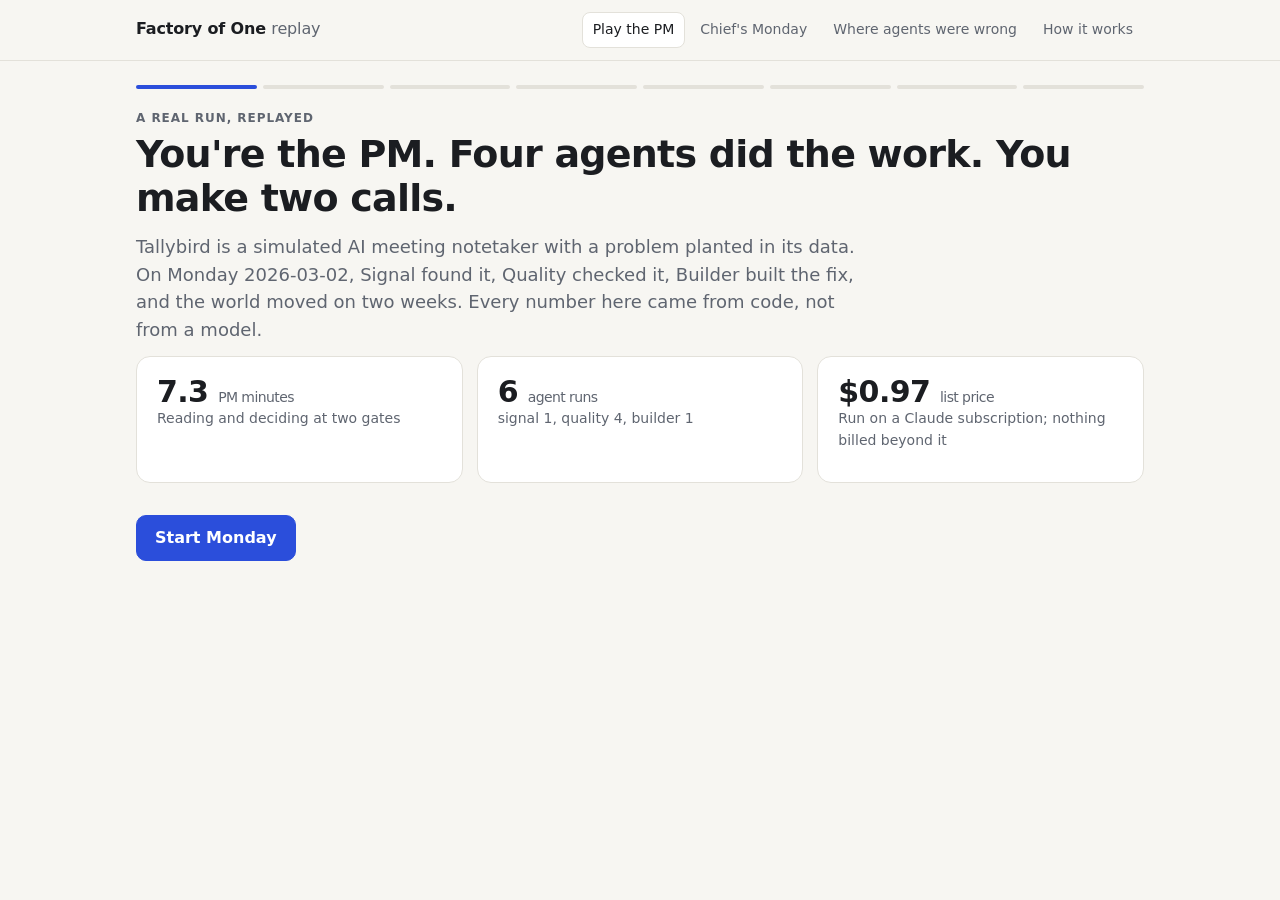
==== site/index.html @ 0f2af232 "feat: replay site (play the PM through a real live run) - factory.replay builds site/data from a loo" ====
<!doctype html>
<html lang="en">
<head>
<meta charset="utf-8">
<meta name="viewport" content="width=device-width, initial-scale=1">
<title>Factory of One: Replay</title>
<meta name="description" content="Play the PM through a real run: agents diagnose, build, and prove; you make the calls.">
<style>
:root {
  --paper: #F7F6F2; --card: #FFFFFF; --ink: #1B1D21; --muted: #5F6570; --rule: #E3E1DA; --soft: #EFEDE6;
  --accent: #2B4EDB; --accent-soft: #E6EBFD; --ms: #C2410C; --ms-soft: #FDEBDD; --goog: #2F6F4E; --ghost: #9AA0A8;
  --ok: #1F7A4D; --ok-soft: #E1F2E8; --warn: #9A5B00; --warn-soft: #FDF1DC; --bad: #B42318; --bad-soft: #FBE4E1;
  --mono: ui-monospace, "SF Mono", Consolas, monospace;
  --sans: system-ui, -apple-system, "Segoe UI", Roboto, sans-serif;
}
@media (prefers-color-scheme: dark) {
  :root:not([data-theme="light"]) {
    --paper: #121316; --card: #1B1D22; --ink: #ECEDEF; --muted: #A1A6AF; --rule: #2C2F36; --soft: #22252B;
    --accent: #8FA6FF; --accent-soft: #232B47; --ms: #FB923C; --ms-soft: #3A2616; --goog: #6BC49A; --ghost: #6B717A;
    --ok: #6BC49A; --ok-soft: #173024; --warn: #F2B35B; --warn-soft: #362914; --bad: #F2877D; --bad-soft: #3A1C1A;
  }
}
:root[data-theme="dark"] {
  --paper: #121316; --card: #1B1D22; --ink: #ECEDEF; --muted: #A1A6AF; --rule: #2C2F36; --soft: #22252B;
  --accent: #8FA6FF; --accent-soft: #232B47; --ms: #FB923C; --ms-soft: #3A2616; --goog: #6BC49A; --ghost: #6B717A;
  --ok: #6BC49A; --ok-soft: #173024; --warn: #F2B35B; --warn-soft: #362914; --bad: #F2877D; --bad-soft: #3A1C1A;
}
* { box-sizing: border-box; }
html, body { margin: 0; background: var(--paper); color: var(--ink); font: 16px/1.55 var(--sans); }
a { color: var(--accent); }
header.top { position: sticky; top: 0; z-index: 5; background: var(--paper); border-bottom: 1px solid var(--rule); }
.bar { max-width: 1040px; margin: 0 auto; padding: 12px 16px; display: flex; gap: 16px; align-items: center; flex-wrap: wrap; }
.brand { font-weight: 700; letter-spacing: -0.01em; }
.brand span { color: var(--muted); font-weight: 500; }
nav.tabs { display: flex; gap: 4px; flex-wrap: wrap; margin-left: auto; }
nav.tabs button { font: inherit; font-size: 14px; border: 1px solid transparent; background: none; color: var(--muted); padding: 6px 10px; border-radius: 8px; cursor: pointer; }
nav.tabs button[aria-selected="true"] { color: var(--ink); background: var(--card); border-color: var(--rule); }
main { max-width: 1040px; margin: 0 auto; padding: 24px 16px 96px; }
.progress { display: flex; gap: 6px; margin-bottom: 20px; }
.progress i { flex: 1; height: 4px; border-radius: 4px; background: var(--rule); }
.progress i.done { background: var(--accent); }
.eyebrow { font-size: 12px; font-weight: 700; letter-spacing: 0.08em; text-transform: uppercase; color: var(--muted); margin: 0 0 6px; }
h1 { font-size: clamp(26px, 4vw, 38px); line-height: 1.15; letter-spacing: -0.02em; margin: 0 0 12px; }
h2 { font-size: 20px; margin: 28px 0 10px; letter-spacing: -0.01em; }
h3 { font-size: 16px; margin: 0 0 6px; }
p { margin: 0 0 12px; }
.lede { font-size: 18px; color: var(--muted); max-width: 720px; }
.card { background: var(--card); border: 1px solid var(--rule); border-radius: 14px; padding: 18px 20px; margin: 0 0 14px; }
.grid { display: grid; gap: 14px; grid-template-columns: repeat(auto-fit, minmax(240px, 1fr)); }
.stat { font-size: 30px; font-weight: 700; letter-spacing: -0.02em; line-height: 1.1; }
.stat small { font-size: 14px; font-weight: 500; color: var(--muted); }
.muted { color: var(--muted); }
.small { font-size: 14px; }
.mono { font-family: var(--mono); font-size: 13px; }
.chip { display: inline-block; font-size: 12px; font-weight: 700; padding: 2px 8px; border-radius: 999px; background: var(--soft); color: var(--muted); vertical-align: middle; }
.chip.ok { background: var(--ok-soft); color: var(--ok); } .chip.warn { background: var(--warn-soft); color: var(--warn); }
.chip.bad { background: var(--bad-soft); color: var(--bad); } .chip.accent { background: var(--accent-soft); color: var(--accent); }
.who { display: flex; gap: 10px; align-items: baseline; flex-wrap: wrap; margin-bottom: 8px; }
.claim { border-left: 3px solid var(--rule); padding: 2px 0 2px 12px; margin: 0 0 14px; }
.claim.fact { border-color: var(--accent); } .claim.assumption { border-color: var(--warn); }
.evidence { font-size: 14px; color: var(--muted); margin-top: 4px; }
blockquote { margin: 6px 0; padding: 8px 12px; background: var(--soft); border-radius: 8px; font-size: 14px; }
.callout { border-radius: 12px; padding: 14px 16px; margin: 0 0 14px; background: var(--warn-soft); color: var(--ink); }
.callout.ok { background: var(--ok-soft); }
.actions { display: flex; gap: 10px; flex-wrap: wrap; margin-top: 18px; }
.btn { font: inherit; font-weight: 600; border-radius: 10px; padding: 10px 18px; border: 1px solid var(--rule); background: var(--card); color: var(--ink); cursor: pointer; }
.btn.primary { background: var(--accent); border-color: var(--accent); color: #fff; }
:root[data-theme="dark"] .btn.primary { color: #0E1220; }
@media (prefers-color-scheme: dark) { :root:not([data-theme="light"]) .btn.primary { color: #0E1220; } }
td.date { white-space: nowrap; }
.btn[aria-pressed="true"] { outline: 2px solid var(--accent); outline-offset: 1px; }
.field { margin: 14px 0; }
.field label { display: flex; justify-content: space-between; font-weight: 600; font-size: 14px; margin-bottom: 4px; gap: 12px; }
input[type=range] { width: 100%; accent-color: var(--accent); }
details { margin: 6px 0; } summary { cursor: pointer; font-weight: 600; font-size: 14px; }
.diff { font-family: var(--mono); font-size: 12.5px; line-height: 1.5; background: var(--soft); border-radius: 10px; padding: 10px 0; overflow-x: auto; }
.diff div { padding: 0 12px; white-space: pre; }
.diff .add { background: var(--ok-soft); color: var(--ok); } .diff .del { background: var(--bad-soft); color: var(--bad); }
.diff .hunk { color: var(--accent); } .diff .file { font-weight: 700; color: var(--ink); }
.subtabs { display: flex; gap: 6px; flex-wrap: wrap; margin: 0 0 12px; }
figure { margin: 0; }
figure img, iframe { width: 100%; border: 1px solid var(--rule); border-radius: 10px; background: #fff; display: block; }
.scaler { position: relative; width: 100%; aspect-ratio: 1280 / 800; overflow: hidden; border: 1px solid var(--rule); border-radius: 10px; }
.scaler iframe { position: absolute; top: 0; left: 0; width: 1280px; height: 800px; border: 0; border-radius: 0; transform-origin: 0 0; }
iframe.brief { height: 78vh; }
svg.chart { width: 100%; height: auto; display: block; }
svg.chart text { fill: var(--muted); font: 12px var(--sans); }
.legend { display: flex; gap: 16px; flex-wrap: wrap; font-size: 13px; color: var(--muted); margin-top: 6px; }
.legend b { display: inline-block; width: 18px; height: 3px; vertical-align: middle; margin-right: 6px; border-radius: 2px; }
table { width: 100%; border-collapse: collapse; font-size: 14px; }
th, td { text-align: left; padding: 8px 10px; border-bottom: 1px solid var(--rule); vertical-align: top; }
th { font-size: 12px; text-transform: uppercase; letter-spacing: 0.06em; color: var(--muted); }
.tablewrap { overflow-x: auto; }
.hidden { display: none !important; }
@media (max-width: 640px) { .card { padding: 14px; } .stat { font-size: 24px; } nav.tabs { margin-left: 0; } }
</style>
</head>
<body>
<header class="top">
  <div class="bar">
    <div class="brand">Factory of One <span>replay</span></div>
    <nav class="tabs" role="tablist">
      <button role="tab" data-tab="play" aria-selected="true">Play the PM</button>
      <button role="tab" data-tab="chief" aria-selected="false">Chief's Monday</button>
      <button role="tab" data-tab="wrong" aria-selected="false">Where agents were wrong</button>
      <button role="tab" data-tab="how" aria-selected="false">How it works</button>
    </nav>
  </div>
</header>
<main>
  <section id="play"></section>
  <section id="chief" class="hidden"></section>
  <section id="wrong" class="hidden"></section>
  <section id="how" class="hidden"></section>
</main>
<script src="data/run.js"></script>
<script>
const R = window.RUN;
const $ = (s, el = document) => el.querySelector(s);
const esc = s => String(s ?? "").replace(/[&<>"]/g, c => ({"&": "&amp;", "<": "&lt;", ">": "&gt;", '"': "&quot;"}[c]));
const pct = (v, d = 1) => v == null ? "n/a" : (v * 100).toFixed(d) + "%";
const usd = v => "$" + (v < 10 ? v.toFixed(2) : Math.round(v).toLocaleString("en-US"));
const seg = s => Object.entries(s || {}).map(([k, v]) => `${k} = ${[].concat(v).join(", ")}`).join("; ") || "everyone";
const verdictChip = v => `<span class="chip ${v === "SHIP" ? "ok" : v === "FIX" || v === "PROVE" ? "warn" : "bad"}">${esc(v)}</span>`;

// ---- State: what the visitor decided -----------------------------------------------------
const bet = R.bet.payload, verdict = R.verdict.payload, packet = R.packet.payload, card = R.card.payload;
const W = R.weeks, actionWeek = W.indexOf(R.today);
const S = { step: 0, approve: null, call: null, expected: bet.prediction.expected, confidence: bet.confidence };

// ---- Chart ------------------------------------------------------------------------------------
function chart({ series, upto = W.length, markers = [], height = 260 }) {
  const w = 900, h = height, L = 44, Rr = 16, T = 14, B = 30, y0 = 0.25, y1 = 0.45;
  const x = i => L + (i / (W.length - 1)) * (w - L - Rr);
  const y = v => T + (1 - (v - y0) / (y1 - y0)) * (h - T - B);
  const dayX = iso => { const d = (new Date(iso) - new Date(W[0])) / 864e5 / 7; return x(d); };
  let g = "";
  for (let v = 0.25; v <= 0.4501; v += 0.05) g += `<line x1="${L}" x2="${w - Rr}" y1="${y(v)}" y2="${y(v)}" stroke="var(--rule)"/><text x="${L - 8}" y="${y(v) + 4}" text-anchor="end">${Math.round(v * 100)}%</text>`;
  W.forEach((d, i) => { if (i % 2 === 0) g += `<text x="${x(i)}" y="${h - 8}" text-anchor="middle">${d.slice(5).replace("-", "/")}</text>`; });
  markers.forEach(m => { const X = dayX(m.date); g += `<line x1="${X}" x2="${X}" y1="${T}" y2="${h - B}" stroke="${m.color || "var(--muted)"}" stroke-dasharray="3 4"/><text x="${X + 6}" y="${T + 12}" style="fill:${m.color || "var(--muted)"}">${esc(m.label)}</text>`; });
  series.forEach(s => {
    const pts = s.values.map((v, i) => v == null || i >= (s.upto ?? upto) ? null : [x(i), y(v)]).filter(Boolean);
    if (!pts.length) return;
    g += `<polyline fill="none" stroke="${s.color}" stroke-width="${s.width || 2.5}" ${s.dash ? `stroke-dasharray="${s.dash}"` : ""} points="${pts.map(p => p.join(",")).join(" ")}"/>`;
    pts.forEach(p => g += `<circle cx="${p[0]}" cy="${p[1]}" r="3" fill="${s.color}"/>`);
  });
  const legend = series.map(s => `<span><b style="background:${s.color}"></b>${esc(s.name)}</span>`).join("");
  return `<svg class="chart" viewBox="0 0 ${w} ${h}" role="img" aria-label="Weekly 7-day activation">${g}</svg><div class="legend">${legend}</div>`;
}
const releaseMarker = { date: R.release.date, label: R.release.id + " ships" };
const actionMarker = { date: R.today, label: "rollback", color: "var(--accent)" };
const lastMature = R.series.with_action.all.findIndex((v, i) => i >= actionWeek - 1 && v == null);
const visibleOnMonday = actionWeek - 1; // the newest mature weekly cohort on Monday

// ---- Pieces ---------------------------------------------------------------------------------------
function review(entryId) {
  const r = R.reviews[entryId];
  if (!r) return `<p class="muted small">No review.</p>`;
  const checks = Object.entries(r.correctness).map(([k, v]) => `<span class="chip ${v === "pass" ? "ok" : v === "fail" ? "bad" : ""}">${esc(k)}: ${esc(v)}</span>`).join(" ");
  const findings = r.findings.map(f => `<div class="claim assumption"><strong>${esc(f.severity)}</strong>: ${esc(f.claim)}
     <div class="evidence">${esc(f.evidence)}</div><div class="evidence"><strong>Smallest fix:</strong> ${esc(f.smallest_action)}</div></div>`).join("");
  return `<div class="who"><h3>Quality ${verdictChip(r.verdict)}</h3><span class="small muted">Code checks first, then an Elon Mode review</span></div>
    <p>${checks}</p>${findings || `<p class="small muted">No findings.</p>`}`;
}
function claim(c) {
  const quotes = (c.evidence || []).filter(e => e.quote).map(e => `<blockquote>"${esc(e.quote)}" <span class="mono">${esc(e.ref)}</span></blockquote>`).join("");
  const values = (c.evidence || []).filter(e => !e.quote).map(e => `<span class="mono">${esc(e.ref)}</span> = ${esc(e.value)}`).join(" &middot; ");
  const ev = values + quotes;
  return `<div class="claim ${esc(c.class)}"><span class="chip">${esc(c.class)}</span> ${esc(c.text)}
    <div class="evidence">${ev}</div>${c.does_not_prove ? `<div class="evidence"><em>Does not prove:</em> ${esc(c.does_not_prove)}</div>` : ""}</div>`;
}
function diff(text) {
  return `<div class="diff">${text.split("\n").map(l => {
    const cls = l.startsWith("+++") || l.startsWith("---") ? "file" : l.startsWith("@@") ? "hunk" : l.startsWith("+") ? "add" : l.startsWith("-") ? "del" : "";
    return `<div class="${cls}">${esc(l) || " "}</div>`; }).join("")}</div>`;
}
function nav(backOk = true, nextLabel = "Next") {
  return `<div class="actions">${backOk && S.step > 0 ? `<button class="btn" data-go="-1">Back</button>` : ""}<button class="btn primary" data-go="1">${nextLabel}</button></div>`;
}

// ---- Steps ------------------------------------------------------------------------------------------
const steps = [
  () => `<p class="eyebrow">A real run, replayed</p>
    <h1>You're the PM. Four agents did the work. You make two calls.</h1>
    <p class="lede">Tallybird is a simulated AI meeting notetaker with a problem planted in its data. On Monday ${R.today}, Signal found it, Quality checked it, Builder built the fix, and the world moved on two weeks. Every number here came from code, not from a model.</p>
    <div class="grid">
      <div class="card"><div class="stat">${R.summary.pm_minutes} <small>PM minutes</small></div><p class="small muted">Reading and deciding at two gates</p></div>
      <div class="card"><div class="stat">${Object.values(R.agents).reduce((a, b) => a + b.runs, 0)} <small>agent runs</small></div><p class="small muted">${Object.entries(R.agents).map(([k, v]) => `${k} ${v.runs}`).join(", ")}</p></div>
      <div class="card"><div class="stat">${usd(Object.values(R.agents).reduce((a, b) => a + b.cost_usd, 0))} <small>list price</small></div><p class="small muted">Run on a Claude subscription; nothing billed beyond it</p></div>
    </div>${nav(false, "Start Monday")}`,

  () => `<p class="eyebrow">Monday ${R.today}, 8:30</p><h1>Activation dipped. Your VP wants to know why.</h1>
    ${R.messages.map(m => `<div class="card"><div class="who"><h3>${esc(m.from_role.replace("_", " "))}</h3><span class="small muted">${esc(m.subject)}</span></div><p>${esc(m.body)}</p></div>`).join("")}
    <div class="card"><h3>7-day activation, weekly signup cohorts</h3><p class="small muted">What the dashboard shows this morning: cohorts younger than 7 days are not counted yet.</p>
    ${chart({ series: [{ name: "All workspaces", values: R.series.with_action.all, color: "var(--ink)", upto: visibleOnMonday }] })}</div>
    <p class="muted">${esc(R.company)}</p>${nav()}`,

  () => `<p class="eyebrow">Signal, the analyst</p><h1>Activation fell for ${esc((v => v.charAt(0).toUpperCase() + v.slice(1))(seg(packet.diagnosis.segment).split(" = ")[1] || "one segment"))} calendar workspaces after ${esc(packet.diagnosis.release_id)}.</h1>
    <p class="lede">Signal's headline: "${esc(card.headline)}"</p>
    <div class="grid">
      <div class="card"><div class="stat">${pct(card.before.value)} &rarr; ${pct(card.after.value)}</div><p class="small muted">Activation, ${card.before.period.start} to ${card.before.period.end} vs ${card.after.period.start} to ${card.after.period.end}. p = ${card.change.p_value}</p></div>
      <div class="card"><div class="stat">${usd(packet.size.value)} <small>a week</small></div><p class="small muted">New ARR at risk. ${esc(packet.size.method)}</p></div>
      <div class="card"><div class="stat">${packet.diagnosis.voice_workspaces} <small>workspaces</small></div><p class="small muted">Filed tickets describing the mechanism</p></div>
    </div>
    <div class="card"><h3>Split by calendar provider</h3>
    ${chart({ series: [{ name: "Microsoft calendar", values: R.series.with_action.microsoft, color: "var(--ms)", upto: visibleOnMonday },
                       { name: "Google calendar", values: R.series.with_action.google, color: "var(--goog)", upto: visibleOnMonday }], markers: [releaseMarker] })}</div>
    <div class="card"><h3>Diagnosis</h3><p><strong>${esc(packet.diagnosis.metric)}</strong> fell for <strong>${esc(seg(packet.diagnosis.segment))}</strong> after <strong>${esc(packet.diagnosis.release_id)}</strong>. Mechanism: <strong>${esc(packet.diagnosis.mechanism_metric)}</strong>.</p>
      ${packet.cause.map(claim).join("")}
      <details><summary>Ruled out (${(packet.ruled_out || []).length})</summary>${(packet.ruled_out || []).map(claim).join("")}</details>
      <details><summary>Unknowns and what would change the call</summary><ul>${(packet.unknowns || []).map(u => `<li>${esc(u)}</li>`).join("")}</ul><p>${esc(packet.would_change_if)}</p></details>
    </div>
    <div class="card"><h3>Recommendation</h3><p>${esc(packet.recommendation)}</p><p class="small muted">Cheapest test: ${esc(packet.cheapest_test)}</p></div>${nav()}`,

  () => `<p class="eyebrow">Quality, the reviewer</p><h1>Before it reaches you, Quality checks the packet.</h1>
    <p class="lede">Code recomputes the card, replays every cited query, and matches every quote to its source. Then Quality tries to disprove the story.</p>
    <div class="card">${review(R.packet.id)}</div>
    ${R.reviews[R.packet.id]?.verdict !== "SHIP" ? `<div class="callout">In this run, the flag was about one number in a supporting claim, not the diagnosis. The PM approved anyway. Would you?</div>` : ""}${nav()}`,

  () => `<p class="eyebrow">Gate 1 of 2: decide</p><h1>Roll back ${esc(R.release.id)} for Microsoft calendar workspaces?</h1>
    <div class="card"><p>The action Signal recommends: <span class="mono">${esc(packet.recommended_action.name)}</span> ${esc(R.release.id)} for ${esc(seg(packet.recommended_action.params.segment))}. Everyone else keeps onboarding v2.</p>
      <div class="actions"><button class="btn" data-approve="yes" aria-pressed="${S.approve === "yes"}">Approve</button><button class="btn" data-approve="no" aria-pressed="${S.approve === "no"}">Decline</button></div></div>
    <div class="card ${S.approve === "yes" ? "" : "hidden"}" id="predict"><h3>Your bet</h3><p class="small muted">Predict Microsoft activation for the first cohort after the rollback. You are scored when the data matures, with a tolerance of ${pct(bet.prediction.tolerance)}.</p>
      <div class="field"><label>Predicted activation <span id="ev">${pct(S.expected)}</span></label><input type="range" id="expected" min="0.28" max="0.44" step="0.005" value="${S.expected}"></div>
      <div class="field"><label>Your confidence it lands within ${pct(bet.prediction.tolerance)} <span id="cv">${Math.round(S.confidence * 100)}%</span></label><input type="range" id="confidence" min="0.5" max="0.99" step="0.01" value="${S.confidence}"></div>
      <p class="small muted">The PM in this run predicted ${pct(bet.prediction.expected)} at ${Math.round(bet.confidence * 100)}% confidence. Baseline before the release: ${pct(R.series.with_action.microsoft.slice(0, 5).reduce((a, b) => a + b, 0) / 5)} across weeks 1 to 5.</p></div>
    <div class="actions"><button class="btn" data-go="-1">Back</button><button class="btn primary" data-go="1" ${S.approve ? "" : "disabled"}>${S.approve === "no" ? "Skip to two weeks later" : "Send to Builder"}</button></div>`,

  () => {
    const action = R.actions.find(a => a.payload.status === "proposed");
    const tabs = R.builds.map((b, i) => `<button class="btn" data-build="${i}" aria-pressed="${i === 0}">${{ mvp: "Code change", design: "Design", prototype: "Demo for the VP" }[b.kind] || b.kind} ${verdictChip(b.review?.verdict)}</button>`).join("");
    return `<p class="eyebrow">Builder, the engineer and designer</p><h1>Three builds for three readers, one approved action.</h1>
    <div class="card"><p>Proposed action, checked by code against what you approved: <span class="mono">${esc(action.payload.name)} ${esc(action.payload.params.release_id)} for ${esc(seg(action.payload.params.segment))}</span> <span class="chip ok">matches</span></p></div>
    <div class="subtabs">${tabs}</div><div id="buildview"></div>${nav()}`;
  },

  () => {
    const mine = S.approve === "yes" ? R.series.with_action.microsoft : R.series.no_action.microsoft;
    const other = S.approve === "yes" ? R.series.no_action.microsoft : R.series.with_action.microsoft;
    const outcome = mine[actionWeek];
    return `<p class="eyebrow">Two weeks later</p><h1>${S.approve === "yes" ? `Microsoft activation: ${pct(verdict.before)} &rarr; ${pct(verdict.after)}` : `You declined. Microsoft activation stayed at ${pct(outcome)}.`}</h1>
    <div class="card"><h3>Microsoft calendar workspaces, both worlds</h3><p class="small muted">The same simulated users and the same randomness. The only difference is the decision.</p>
    ${chart({ series: [{ name: S.approve === "yes" ? "Your world: rolled back" : "Your world: no action", values: mine, color: "var(--ms)" },
                       { name: S.approve === "yes" ? "Had you declined" : "Had you approved", values: other, color: "var(--ghost)", dash: "5 5", width: 2 },
                       { name: "Google calendar", values: R.series.with_action.google, color: "var(--goog)", width: 1.5 }], markers: [releaseMarker, actionMarker] })}</div>
    <div class="card"><h3>The verdict, computed by code</h3><p>${esc(verdict.method)}</p><p class="small muted">Does not prove: ${esc(verdict.does_not_prove)}</p></div>${nav(true, "See your score")}`;
  },

  () => {
    const approved = S.approve === "yes";
    const outcome = approved ? verdict.after : R.series.no_action.microsoft[actionWeek];
    const hit = approved && Math.abs(outcome - S.expected) <= bet.prediction.tolerance;
    const brier = approved ? Math.pow(S.confidence - (hit ? 1 : 0), 2) : null;
    const lost = packet.size.value * 2;
    const calls = [["ship", "Ship", "Keep the rollback and stop here"], ["iterate", "Iterate", "Keep the rollback; retest v2 behind a flag with a fallback"], ["kill", "Kill", "Undo the rollback"]];
    if (approved && !S.call) return `<p class="eyebrow">Gate 2 of 2: the call</p><h1>The rollback worked. What now?</h1>
      <div class="card">${calls.map(([k, l, d]) => `<p><button class="btn" data-call="${k}">${l}</button> <span class="muted small">${d}</span></p>`).join("")}</div>
      <div class="actions"><button class="btn" data-go="-1">Back</button></div>`;
    return `<p class="eyebrow">${approved ? "Gate 2 of 2: the call, and your score" : "Your score"}</p><h1>${approved ? (hit ? "Your prediction landed." : "The fix worked. Your prediction missed.") : "Declining cost two weeks."}</h1>
    ${approved ? `<div class="callout ${S.call === R.call.payload.decision ? "ok" : ""}">You chose <strong>${esc(S.call)}</strong>. The run's PM chose <strong>${esc(R.call.payload.decision)}</strong>: ${esc(R.call.payload.rationale)}</div>` : ""}
    <div class="grid">
      ${approved ? `<div class="card"><div class="stat">${brier.toFixed(2)} <small>your Brier score</small></div><p class="small muted">0 is perfect calibration. You said ${pct(S.expected)} at ${Math.round(S.confidence * 100)}%; the outcome was ${pct(outcome)}.</p></div>` :
        `<div class="card"><div class="stat">~${usd(lost)} <small>ARR at risk, 2 weeks</small></div><p class="small muted">Signal's weekly size, times the two weeks you waited.</p></div>`}
      <div class="card"><div class="stat">${R.summary.brier.toFixed(2)} <small>the run's PM</small></div><p class="small muted">Predicted ${pct(bet.prediction.expected)} at ${Math.round(bet.confidence * 100)}%, hit: ${R.summary.prediction_hit ? "yes" : "no"}</p></div>
    </div>
    <h2>What was planted</h2>
    <div class="card"><p><strong>Cause:</strong> ${esc(R.truth.cause.mechanism)}</p><p><strong>Release:</strong> ${esc(R.truth.cause.release)} &middot; <strong>Size:</strong> Microsoft activation ${pct(R.truth.cause.size.microsoft_activation_7d.before, 0)} &rarr; ${pct(R.truth.cause.size.microsoft_activation_7d.after, 0)}</p>
      <details><summary>Traps in the data (${R.truth.traps.length})</summary><ul>${R.truth.traps.map(t => `<li>${esc(t)}</li>`).join("")}</ul></details>
      <details><summary>What a correct analysis finds</summary><ul>${R.truth.findings.map(f => `<li><span class="mono">${esc(f.id)}</span> ${esc(f.finding)}</li>`).join("")}</ul></details></div>
    <div class="actions"><button class="btn" data-go="-1">Back</button><button class="btn" data-restart>Play again</button><button class="btn primary" data-tab-go="wrong">Where the agents were wrong</button></div>`;
  },
];

function renderBuild(i) {
  const b = R.builds[i], box = $("#buildview");
  document.querySelectorAll("[data-build]").forEach(el => el.setAttribute("aria-pressed", el.dataset.build == i));
  let body = "";
  if (b.kind === "mvp") {
    body = `<p>${esc(b.message)}</p><p class="small muted">Tests pass: ${b.checks.tests_passed ? "yes" : "no"}, rerun by code. The flag ships off. Hidden acceptance tests that Builder never saw decide the grade.</p><div id="diffbox" class="muted small">Loading the diff...</div>`;
    fetch(b.path).then(r => r.text()).then(t => $("#diffbox").outerHTML = diff(t)).catch(() => $("#diffbox").innerHTML = `<a href="${esc(b.path)}">Open the diff</a> (serve the folder over http to show it inline).`);
  } else if (b.kind === "design") {
    body = `<p class="small muted">What a blocked Microsoft user sees with the flag on. Built only from Tallybird's design system; code rejects inline styles and unknown classes.</p><figure><img src="${esc(b.path)}" alt="Design of the calendar step with an admin-approval banner and a Skip for now button"></figure>`;
  } else {
    body = `<p class="small muted">A one-screen page for the VP: one number, one ask. Label: ${esc(b.honesty)}. Code clicks every control; dead clicks: ${b.checks.dead_clicks ?? 0}.</p><div class="scaler"><iframe src="${esc(b.path)}" title="Builder's demo, shown at its real 1280 by 800 size, scaled to fit"></iframe></div>`;
  }
  box.innerHTML = `<div class="card">${body}</div><div class="card">${b.review ? review(R.builds[i].id) : ""}</div>`;
  fitDemo();
}
function fitDemo() {
  document.querySelectorAll(".scaler").forEach(el => { el.firstElementChild.style.transform = `scale(${el.clientWidth / 1280})`; });
}
window.addEventListener("resize", fitDemo);

function renderPlay() {
  const el = $("#play");
  el.innerHTML = `<div class="progress">${steps.map((_, i) => `<i class="${i <= S.step ? "done" : ""}"></i>`).join("")}</div>` + steps[S.step]();
  if (S.step === 5) renderBuild(0);
  window.scrollTo({ top: 0 });
}

// ---- Other tabs ------------------------------------------------------------------------------------
function renderChief() {
  const c = R.chief;
  $("#chief").innerHTML = c ? `<p class="eyebrow">Chief, the chief of staff</p><h1>The same Monday, from your inbox.</h1>
    <p class="lede">Chief read mail, chat, calendar, and meeting transcripts, and wrote this brief. It sends nothing except one note to your own channel. It scored 36 of 36 checks on this planted Monday, including never repeating a trap as the cause.</p>
    ${c.note ? `<div class="card"><h3>The note Chief posted to you</h3><p style="white-space:pre-line">${esc(c.note)}</p></div>` : ""}
    <iframe class="brief" src="${esc(c.brief)}" title="Chief's morning brief"></iframe>` : `<p>No Chief run in this replay.</p>`;
}
function renderWrong() {
  $("#wrong").innerHTML = `<p class="eyebrow">Every live run, including the bad ones</p><h1>Where the agents were wrong, and what changed.</h1>
    <p class="lede">A failure found in a live run becomes a fix and, where it can recur, a new eval case. Graders had bugs too; those are logged in the repo.</p>
    <div class="card tablewrap"><table><thead><tr><th>Date</th><th>Run</th><th>Result</th><th>What it found</th></tr></thead><tbody>
    ${R.live_runs.map(r => `<tr><td class="small date">${esc(r.date)}</td><td>${esc(r.run)}</td><td>${esc(r.result)}</td><td class="small">${esc(r.found).replace(/`([^`]+)`/g, "<code>$1</code>")}</td></tr>`).join("")}
    </tbody></table></div>`;
}
function renderHow() {
  const rows = [["Signal", "Finds what changed and why, with numbers and customer voice", "Every number, by replaying the query it cites"],
    ["Quality", "Reviews every artifact before you see it (Elon Mode)", "Numbers, quotes, fields, privacy; refuses SHIP when a check fails"],
    ["Builder", "Code change behind a flag, a design, a demo", "Reruns tests, checks scope, hidden acceptance tests"],
    ["Chief", "Your brief: triage, open loops, meeting prep, replies in your voice", "Sender weight, conflicts, free time, staleness"]];
  $("#how").innerHTML = `<p class="eyebrow">How it works</p><h1>Agents do the work. Code owns the facts. You own the calls.</h1>
    <div class="card tablewrap"><table><thead><tr><th>Agent</th><th>Does</th><th>Code checks</th></tr></thead><tbody>${rows.map(r => `<tr><td><strong>${r[0]}</strong></td><td>${r[1]}</td><td class="small">${r[2]}</td></tr>`).join("")}</tbody></table></div>
    <div class="grid">
      <div class="card"><h3>A simulated company</h3><p class="small">Tallybird's data comes from a seeded model with problems planted on purpose, so every answer can be graded. Change one decision and only the future changes.</p></div>
      <div class="card"><h3>Your tools, not ours</h3><p class="small">Agents name capabilities, like "search tickets". Each install maps them to real tools in one file: the sandbox, or your company's Slack, Zendesk, and Gmail.</p></div>
      <div class="card"><h3>Evals, not vibes</h3><p class="small">Every agent has tasks, graders, and answer keys. Live runs are regraded when a grader changes, and every failure is logged.</p></div>
    </div>
    <p><a href="https://github.com/Azmuirr/factory-of-one">Read the code and run it yourself</a></p>`;
}

// ---- Events -------------------------------------------------------------------------------------------
document.addEventListener("click", e => {
  const t = e.target.closest("button, [data-tab-go]");
  if (!t) return;
  if (t.dataset.tab || t.dataset.tabGo) {
    const tab = t.dataset.tab || t.dataset.tabGo;
    document.querySelectorAll("nav.tabs button").forEach(b => b.setAttribute("aria-selected", b.dataset.tab === tab));
    ["play", "chief", "wrong", "how"].forEach(id => $("#" + id).classList.toggle("hidden", id !== tab));
    window.scrollTo({ top: 0 });
  } else if (t.dataset.go) {
    let next = S.step + Number(t.dataset.go);
    if (S.step === 4 && t.dataset.go === "1" && S.approve === "no") next = 6; // declined: nothing gets built
    if (S.step === 6 && t.dataset.go === "-1" && S.approve === "no") next = 4;
    S.step = Math.max(0, Math.min(steps.length - 1, next)); renderPlay();
  } else if (t.dataset.call) {
    S.call = t.dataset.call; renderPlay();
  } else if (t.dataset.approve) {
    S.approve = t.dataset.approve; renderPlay();
  } else if (t.dataset.build) {
    renderBuild(Number(t.dataset.build));
  } else if ("restart" in t.dataset) {
    Object.assign(S, { step: 0, approve: null, call: null, expected: bet.prediction.expected, confidence: bet.confidence }); renderPlay();
  }
});
document.addEventListener("input", e => {
  if (e.target.id === "expected") { S.expected = Number(e.target.value); $("#ev").textContent = pct(S.expected); }
  if (e.target.id === "confidence") { S.confidence = Number(e.target.value); $("#cv").textContent = Math.round(S.confidence * 100) + "%"; }
});
renderPlay(); renderChief(); renderWrong(); renderHow();
</script>
</body>
</html>
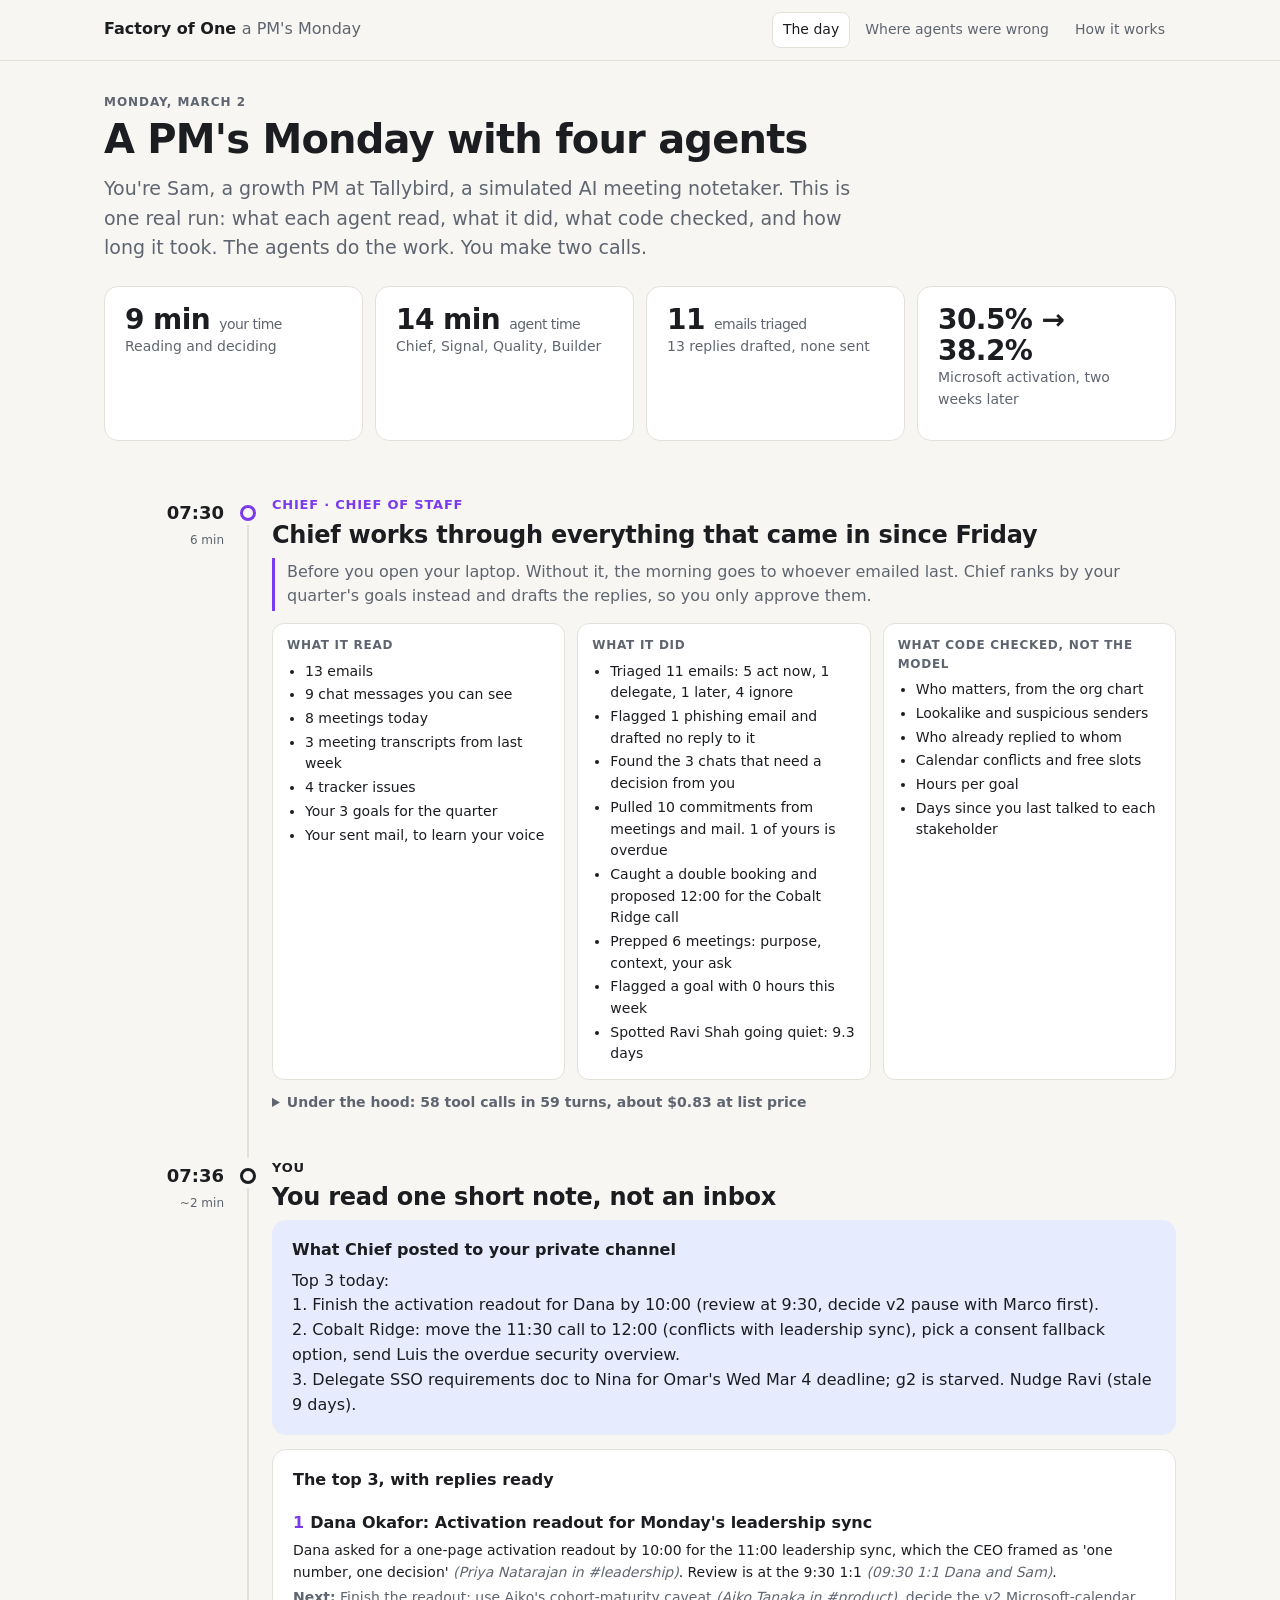
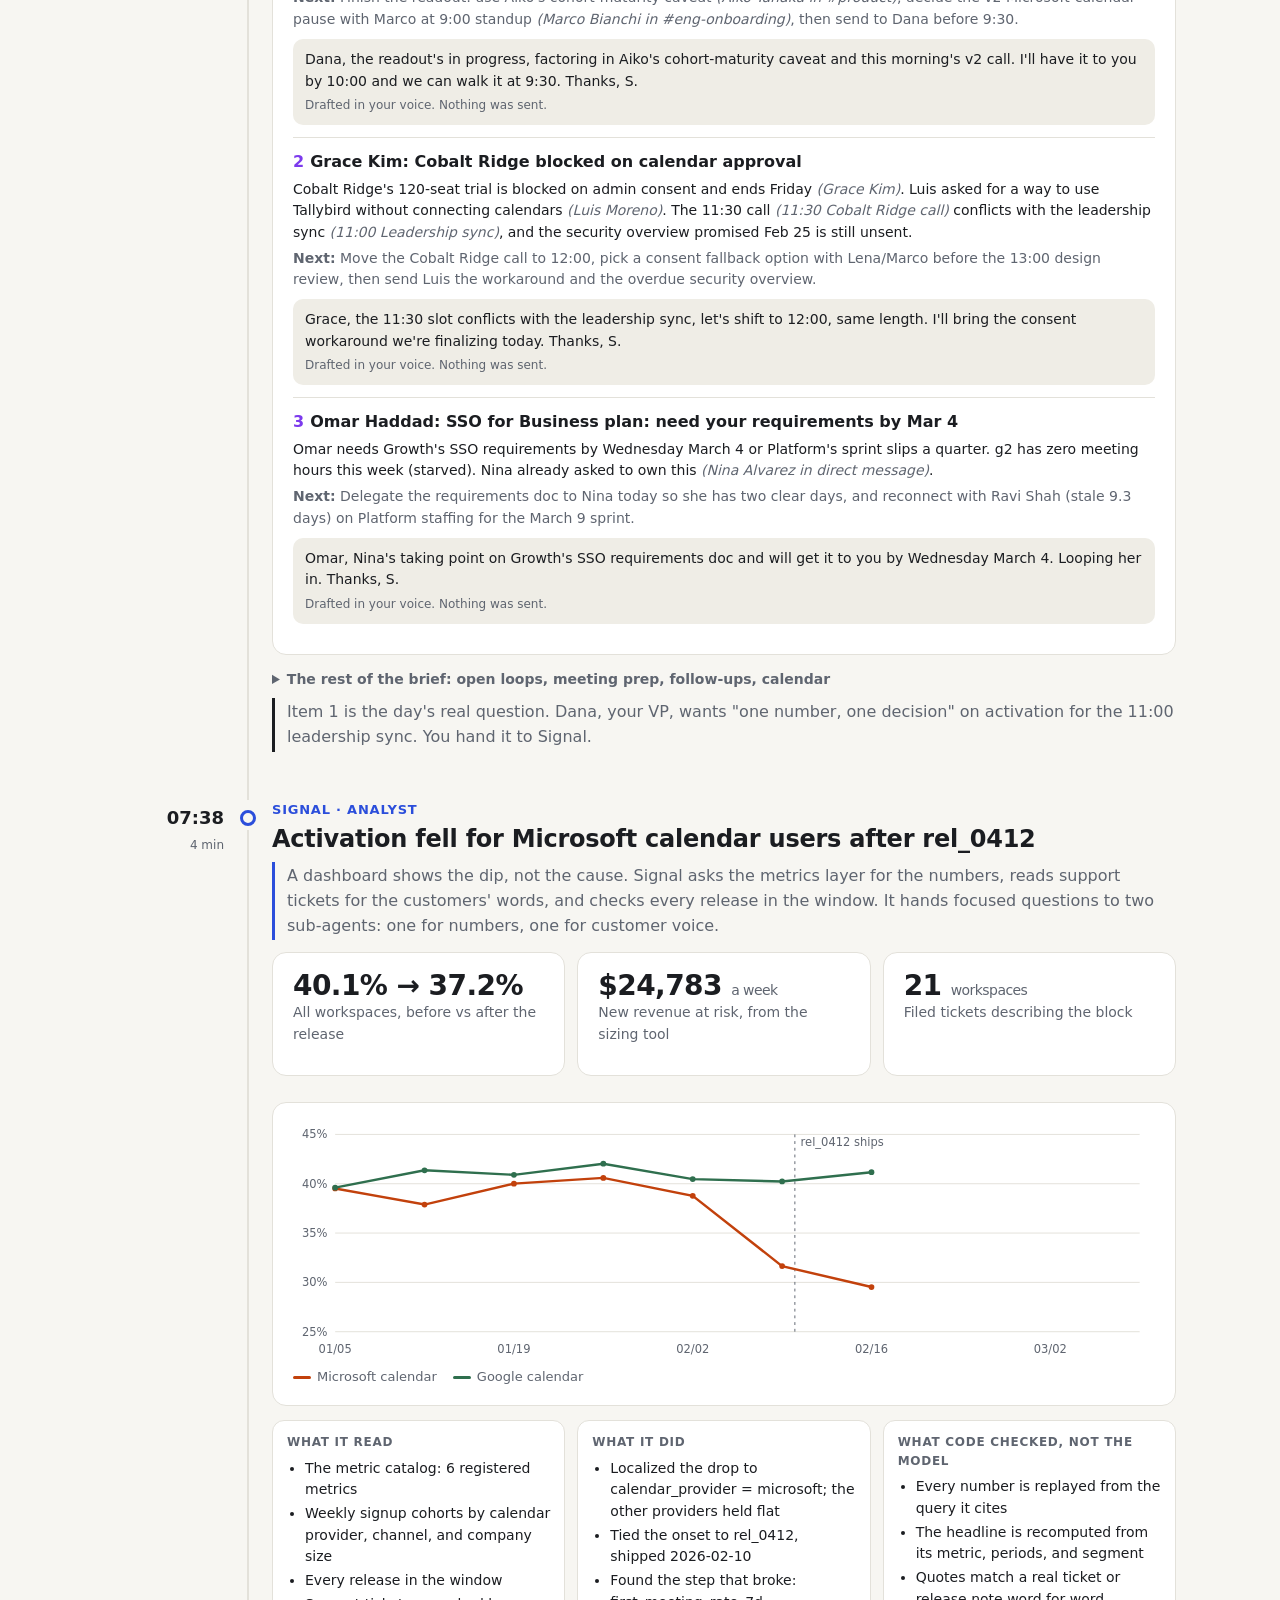
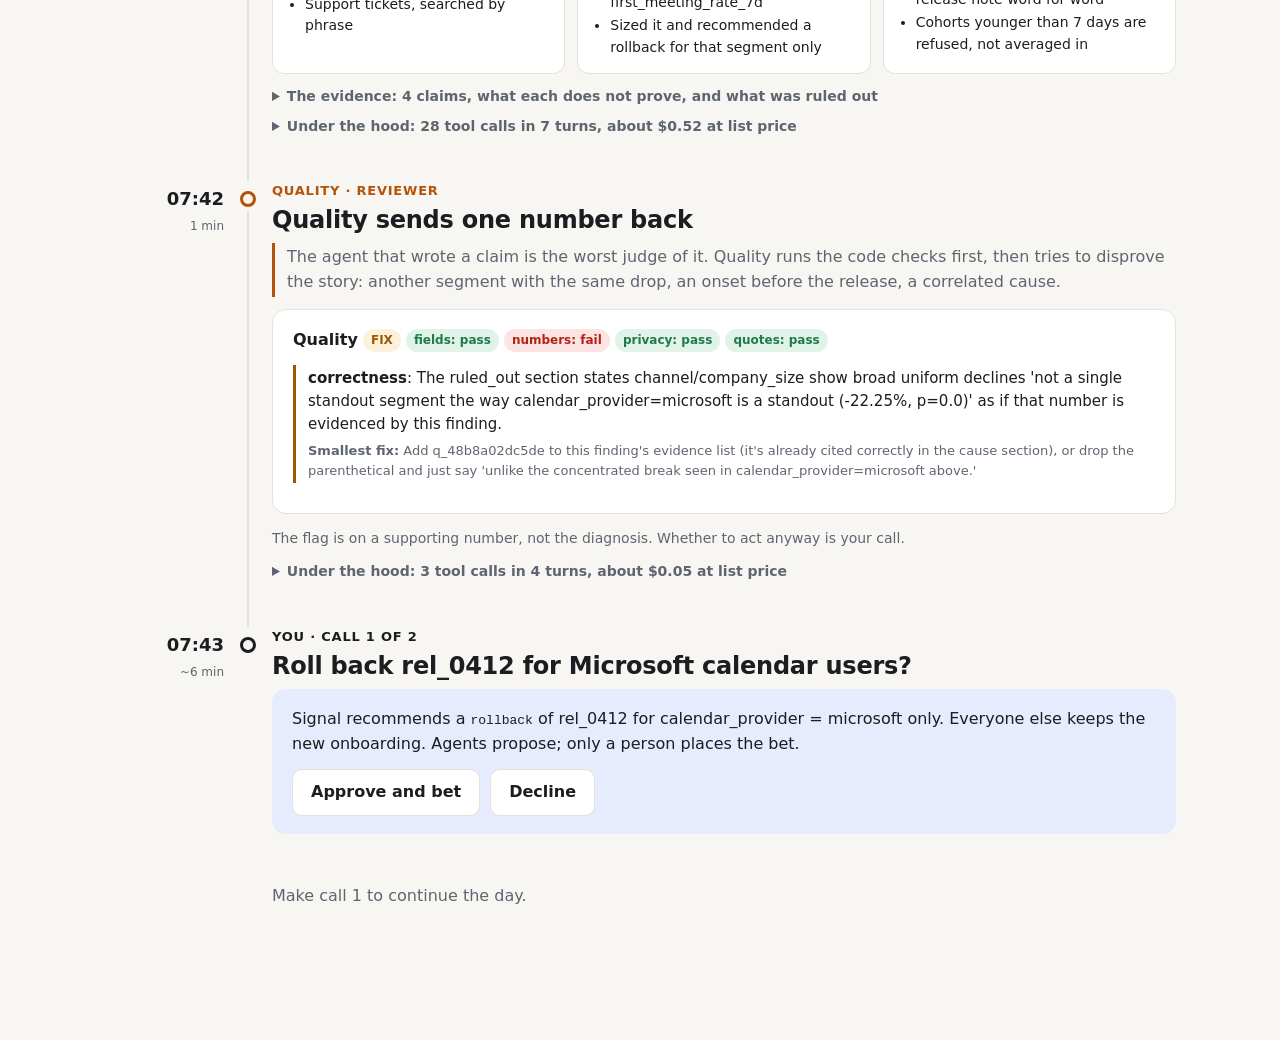
==== commit 585203d8: "feat: replay becomes a PM's Monday One timeline: Chief's morning brief (what it read, did, and what " ====
--- a/site/index.html
+++ b/site/index.html
@@ -3,360 +3,379 @@
 <head>
 <meta charset="utf-8">
 <meta name="viewport" content="width=device-width, initial-scale=1">
-<title>Factory of One: Replay</title>
-<meta name="description" content="Play the PM through a real run: agents diagnose, build, and prove; you make the calls.">
+<title>A PM's Monday</title>
+<meta name="description" content="A day in the life of a PM running four agents: what each one read, did, and why, and the two calls only the PM makes.">
 <style>
 :root {
   --paper: #F7F6F2; --card: #FFFFFF; --ink: #1B1D21; --muted: #5F6570; --rule: #E3E1DA; --soft: #EFEDE6;
-  --accent: #2B4EDB; --accent-soft: #E6EBFD; --ms: #C2410C; --ms-soft: #FDEBDD; --goog: #2F6F4E; --ghost: #9AA0A8;
+  --accent: #2B4EDB; --accent-soft: #E6EBFD; --ms: #C2410C; --goog: #2F6F4E; --ghost: #9AA0A8;
   --ok: #1F7A4D; --ok-soft: #E1F2E8; --warn: #9A5B00; --warn-soft: #FDF1DC; --bad: #B42318; --bad-soft: #FBE4E1;
+  --chief: #7C3AED; --signal: #2B4EDB; --quality: #B45309; --builder: #0F766E; --you: #1B1D21; --code: #5F6570;
   --mono: ui-monospace, "SF Mono", Consolas, monospace;
   --sans: system-ui, -apple-system, "Segoe UI", Roboto, sans-serif;
 }
 @media (prefers-color-scheme: dark) {
   :root:not([data-theme="light"]) {
     --paper: #121316; --card: #1B1D22; --ink: #ECEDEF; --muted: #A1A6AF; --rule: #2C2F36; --soft: #22252B;
-    --accent: #8FA6FF; --accent-soft: #232B47; --ms: #FB923C; --ms-soft: #3A2616; --goog: #6BC49A; --ghost: #6B717A;
+    --accent: #8FA6FF; --accent-soft: #232B47; --ms: #FB923C; --goog: #6BC49A; --ghost: #6B717A;
     --ok: #6BC49A; --ok-soft: #173024; --warn: #F2B35B; --warn-soft: #362914; --bad: #F2877D; --bad-soft: #3A1C1A;
+    --chief: #B794F6; --signal: #8FA6FF; --quality: #F2B35B; --builder: #5EC7BA; --you: #ECEDEF; --code: #A1A6AF;
   }
 }
 :root[data-theme="dark"] {
   --paper: #121316; --card: #1B1D22; --ink: #ECEDEF; --muted: #A1A6AF; --rule: #2C2F36; --soft: #22252B;
-  --accent: #8FA6FF; --accent-soft: #232B47; --ms: #FB923C; --ms-soft: #3A2616; --goog: #6BC49A; --ghost: #6B717A;
+  --accent: #8FA6FF; --accent-soft: #232B47; --ms: #FB923C; --goog: #6BC49A; --ghost: #6B717A;
   --ok: #6BC49A; --ok-soft: #173024; --warn: #F2B35B; --warn-soft: #362914; --bad: #F2877D; --bad-soft: #3A1C1A;
+  --chief: #B794F6; --signal: #8FA6FF; --quality: #F2B35B; --builder: #5EC7BA; --you: #ECEDEF; --code: #A1A6AF;
 }
 * { box-sizing: border-box; }
 html, body { margin: 0; background: var(--paper); color: var(--ink); font: 16px/1.55 var(--sans); }
 a { color: var(--accent); }
 header.top { position: sticky; top: 0; z-index: 5; background: var(--paper); border-bottom: 1px solid var(--rule); }
-.bar { max-width: 1040px; margin: 0 auto; padding: 12px 16px; display: flex; gap: 16px; align-items: center; flex-wrap: wrap; }
-.brand { font-weight: 700; letter-spacing: -0.01em; }
-.brand span { color: var(--muted); font-weight: 500; }
-nav.tabs { display: flex; gap: 4px; flex-wrap: wrap; margin-left: auto; }
+.bar { max-width: 1120px; margin: 0 auto; padding: 12px 24px; display: flex; gap: 16px; align-items: center; }
+.brand { font-weight: 700; } .brand span { color: var(--muted); font-weight: 500; }
+nav.tabs { display: flex; gap: 4px; margin-left: auto; }
 nav.tabs button { font: inherit; font-size: 14px; border: 1px solid transparent; background: none; color: var(--muted); padding: 6px 10px; border-radius: 8px; cursor: pointer; }
 nav.tabs button[aria-selected="true"] { color: var(--ink); background: var(--card); border-color: var(--rule); }
-main { max-width: 1040px; margin: 0 auto; padding: 24px 16px 96px; }
-.progress { display: flex; gap: 6px; margin-bottom: 20px; }
-.progress i { flex: 1; height: 4px; border-radius: 4px; background: var(--rule); }
-.progress i.done { background: var(--accent); }
+main { max-width: 1120px; margin: 0 auto; padding: 32px 24px 120px; }
 .eyebrow { font-size: 12px; font-weight: 700; letter-spacing: 0.08em; text-transform: uppercase; color: var(--muted); margin: 0 0 6px; }
-h1 { font-size: clamp(26px, 4vw, 38px); line-height: 1.15; letter-spacing: -0.02em; margin: 0 0 12px; }
-h2 { font-size: 20px; margin: 28px 0 10px; letter-spacing: -0.01em; }
+h1 { font-size: 40px; line-height: 1.12; letter-spacing: -0.02em; margin: 0 0 12px; }
+h2 { font-size: 24px; line-height: 1.25; letter-spacing: -0.01em; margin: 0 0 8px; }
 h3 { font-size: 16px; margin: 0 0 6px; }
 p { margin: 0 0 12px; }
-.lede { font-size: 18px; color: var(--muted); max-width: 720px; }
+.lede { font-size: 19px; color: var(--muted); max-width: 760px; }
+.muted { color: var(--muted); } .small { font-size: 14px; } .mono { font-family: var(--mono); font-size: 13px; }
 .card { background: var(--card); border: 1px solid var(--rule); border-radius: 14px; padding: 18px 20px; margin: 0 0 14px; }
-.grid { display: grid; gap: 14px; grid-template-columns: repeat(auto-fit, minmax(240px, 1fr)); }
-.stat { font-size: 30px; font-weight: 700; letter-spacing: -0.02em; line-height: 1.1; }
+.grid { display: grid; gap: 12px; grid-template-columns: repeat(auto-fit, minmax(200px, 1fr)); }
+.stat { font-size: 28px; font-weight: 700; letter-spacing: -0.02em; line-height: 1.1; }
 .stat small { font-size: 14px; font-weight: 500; color: var(--muted); }
-.muted { color: var(--muted); }
-.small { font-size: 14px; }
-.mono { font-family: var(--mono); font-size: 13px; }
 .chip { display: inline-block; font-size: 12px; font-weight: 700; padding: 2px 8px; border-radius: 999px; background: var(--soft); color: var(--muted); vertical-align: middle; }
-.chip.ok { background: var(--ok-soft); color: var(--ok); } .chip.warn { background: var(--warn-soft); color: var(--warn); }
-.chip.bad { background: var(--bad-soft); color: var(--bad); } .chip.accent { background: var(--accent-soft); color: var(--accent); }
-.who { display: flex; gap: 10px; align-items: baseline; flex-wrap: wrap; margin-bottom: 8px; }
-.claim { border-left: 3px solid var(--rule); padding: 2px 0 2px 12px; margin: 0 0 14px; }
-.claim.fact { border-color: var(--accent); } .claim.assumption { border-color: var(--warn); }
-.evidence { font-size: 14px; color: var(--muted); margin-top: 4px; }
+.chip.ok { background: var(--ok-soft); color: var(--ok); } .chip.warn { background: var(--warn-soft); color: var(--warn); } .chip.bad { background: var(--bad-soft); color: var(--bad); }
+
+/* The day */
+.summary { display: grid; grid-template-columns: repeat(4, 1fr); gap: 12px; margin: 24px 0 40px; }
+.stop { display: grid; grid-template-columns: 120px 1fr; gap: 24px; position: relative; padding-bottom: 36px; }
+.stop::before { content: ""; position: absolute; left: 143px; top: 30px; bottom: 0; width: 2px; background: var(--rule); }
+.stop:last-child::before { display: none; }
+.when { text-align: right; padding-top: 4px; }
+.when b { display: block; font-size: 18px; font-variant-numeric: tabular-nums; }
+.when span { font-size: 12px; color: var(--muted); }
+.dot { position: absolute; left: 136px; top: 10px; width: 16px; height: 16px; border-radius: 50%; background: var(--paper); border: 3px solid var(--who); }
+.body { min-width: 0; padding-left: 24px; }
+.who { font-size: 13px; font-weight: 700; color: var(--who); text-transform: uppercase; letter-spacing: 0.06em; margin-bottom: 4px; }
+.facts { display: grid; grid-template-columns: repeat(3, 1fr); gap: 12px; margin: 12px 0; }
+.fact { background: var(--card); border: 1px solid var(--rule); border-radius: 12px; padding: 12px 14px; }
+.fact h4 { margin: 0 0 6px; font-size: 12px; text-transform: uppercase; letter-spacing: 0.06em; color: var(--muted); }
+.fact ul { margin: 0; padding-left: 18px; font-size: 14px; } .fact li { margin: 2px 0; }
+.why { border-left: 3px solid var(--who); padding: 2px 0 2px 12px; color: var(--muted); margin: 8px 0 12px; }
+.you { background: var(--accent-soft); border-radius: 14px; padding: 18px 20px; margin: 0 0 14px; }
+.brief-item { border-top: 1px solid var(--rule); padding: 12px 0; } .brief-item:first-of-type { border-top: 0; }
+.brief-item .n { font-weight: 700; color: var(--chief); margin-right: 6px; }
+.draft { background: var(--soft); border-radius: 10px; padding: 10px 12px; font-size: 14px; margin-top: 8px; }
+.draft span { display: block; font-size: 12px; color: var(--muted); margin-top: 4px; }
+.claim { border-left: 3px solid var(--rule); padding: 2px 0 2px 12px; margin: 0 0 12px; font-size: 15px; }
+.claim.fact { border-color: var(--signal); } .claim.assumption { border-color: var(--warn); }
+.evidence { font-size: 13px; color: var(--muted); margin-top: 4px; }
 blockquote { margin: 6px 0; padding: 8px 12px; background: var(--soft); border-radius: 8px; font-size: 14px; }
-.callout { border-radius: 12px; padding: 14px 16px; margin: 0 0 14px; background: var(--warn-soft); color: var(--ink); }
+.callout { border-radius: 12px; padding: 14px 16px; margin: 0 0 14px; background: var(--warn-soft); }
 .callout.ok { background: var(--ok-soft); }
-.actions { display: flex; gap: 10px; flex-wrap: wrap; margin-top: 18px; }
+.actions { display: flex; gap: 10px; flex-wrap: wrap; margin-top: 14px; }
 .btn { font: inherit; font-weight: 600; border-radius: 10px; padding: 10px 18px; border: 1px solid var(--rule); background: var(--card); color: var(--ink); cursor: pointer; }
-.btn.primary { background: var(--accent); border-color: var(--accent); color: #fff; }
-:root[data-theme="dark"] .btn.primary { color: #0E1220; }
-@media (prefers-color-scheme: dark) { :root:not([data-theme="light"]) .btn.primary { color: #0E1220; } }
+.btn[aria-pressed="true"] { outline: 2px solid var(--accent); outline-offset: 1px; }
+.field { margin: 12px 0; } .field label { display: flex; justify-content: space-between; font-weight: 600; font-size: 14px; margin-bottom: 4px; }
+input[type=range] { width: 100%; accent-color: var(--accent); }
+details { margin: 8px 0; } summary { cursor: pointer; font-weight: 600; font-size: 14px; color: var(--muted); }
+table { width: 100%; border-collapse: collapse; font-size: 14px; }
+th, td { text-align: left; padding: 7px 10px; border-bottom: 1px solid var(--rule); vertical-align: top; }
+th { font-size: 12px; text-transform: uppercase; letter-spacing: 0.06em; color: var(--muted); }
 td.date { white-space: nowrap; }
-.btn[aria-pressed="true"] { outline: 2px solid var(--accent); outline-offset: 1px; }
-.field { margin: 14px 0; }
-.field label { display: flex; justify-content: space-between; font-weight: 600; font-size: 14px; margin-bottom: 4px; gap: 12px; }
-input[type=range] { width: 100%; accent-color: var(--accent); }
-details { margin: 6px 0; } summary { cursor: pointer; font-weight: 600; font-size: 14px; }
-.diff { font-family: var(--mono); font-size: 12.5px; line-height: 1.5; background: var(--soft); border-radius: 10px; padding: 10px 0; overflow-x: auto; }
+.diff { font-family: var(--mono); font-size: 12.5px; line-height: 1.5; background: var(--soft); border-radius: 10px; padding: 10px 0; overflow: auto; max-height: 520px; }
 .diff div { padding: 0 12px; white-space: pre; }
 .diff .add { background: var(--ok-soft); color: var(--ok); } .diff .del { background: var(--bad-soft); color: var(--bad); }
 .diff .hunk { color: var(--accent); } .diff .file { font-weight: 700; color: var(--ink); }
-.subtabs { display: flex; gap: 6px; flex-wrap: wrap; margin: 0 0 12px; }
-figure { margin: 0; }
-figure img, iframe { width: 100%; border: 1px solid var(--rule); border-radius: 10px; background: #fff; display: block; }
-.scaler { position: relative; width: 100%; aspect-ratio: 1280 / 800; overflow: hidden; border: 1px solid var(--rule); border-radius: 10px; }
-.scaler iframe { position: absolute; top: 0; left: 0; width: 1280px; height: 800px; border: 0; border-radius: 0; transform-origin: 0 0; }
-iframe.brief { height: 78vh; }
+.subtabs { display: flex; gap: 6px; margin: 0 0 12px; }
+figure { margin: 0; } figure img { width: 100%; border: 1px solid var(--rule); border-radius: 10px; display: block; }
+.scaler { position: relative; width: 100%; aspect-ratio: 1280 / 800; overflow: hidden; border: 1px solid var(--rule); border-radius: 10px; background: #fff; }
+.scaler iframe { position: absolute; top: 0; left: 0; width: 1280px; height: 800px; border: 0; transform-origin: 0 0; }
+iframe.brief { width: 100%; height: 70vh; border: 1px solid var(--rule); border-radius: 10px; background: #fff; margin-top: 8px; }
 svg.chart { width: 100%; height: auto; display: block; }
 svg.chart text { fill: var(--muted); font: 12px var(--sans); }
-.legend { display: flex; gap: 16px; flex-wrap: wrap; font-size: 13px; color: var(--muted); margin-top: 6px; }
+.legend { display: flex; gap: 16px; font-size: 13px; color: var(--muted); margin-top: 6px; }
 .legend b { display: inline-block; width: 18px; height: 3px; vertical-align: middle; margin-right: 6px; border-radius: 2px; }
-table { width: 100%; border-collapse: collapse; font-size: 14px; }
-th, td { text-align: left; padding: 8px 10px; border-bottom: 1px solid var(--rule); vertical-align: top; }
-th { font-size: 12px; text-transform: uppercase; letter-spacing: 0.06em; color: var(--muted); }
-.tablewrap { overflow-x: auto; }
 .hidden { display: none !important; }
-@media (max-width: 640px) { .card { padding: 14px; } .stat { font-size: 24px; } nav.tabs { margin-left: 0; } }
 </style>
 </head>
 <body>
 <header class="top">
   <div class="bar">
-    <div class="brand">Factory of One <span>replay</span></div>
+    <div class="brand">Factory of One <span>a PM's Monday</span></div>
     <nav class="tabs" role="tablist">
-      <button role="tab" data-tab="play" aria-selected="true">Play the PM</button>
-      <button role="tab" data-tab="chief" aria-selected="false">Chief's Monday</button>
+      <button role="tab" data-tab="day" aria-selected="true">The day</button>
       <button role="tab" data-tab="wrong" aria-selected="false">Where agents were wrong</button>
       <button role="tab" data-tab="how" aria-selected="false">How it works</button>
     </nav>
   </div>
 </header>
 <main>
-  <section id="play"></section>
-  <section id="chief" class="hidden"></section>
+  <section id="day"></section>
   <section id="wrong" class="hidden"></section>
   <section id="how" class="hidden"></section>
 </main>
 <script src="data/run.js"></script>
 <script>
-const R = window.RUN;
+const R = window.RUN, C = R.chief;
 const $ = (s, el = document) => el.querySelector(s);
 const esc = s => String(s ?? "").replace(/[&<>"]/g, c => ({"&": "&amp;", "<": "&lt;", ">": "&gt;", '"': "&quot;"}[c]));
 const pct = (v, d = 1) => v == null ? "n/a" : (v * 100).toFixed(d) + "%";
 const usd = v => "$" + (v < 10 ? v.toFixed(2) : Math.round(v).toLocaleString("en-US"));
+const cap = s => s.charAt(0).toUpperCase() + s.slice(1);
 const seg = s => Object.entries(s || {}).map(([k, v]) => `${k} = ${[].concat(v).join(", ")}`).join("; ") || "everyone";
-const verdictChip = v => `<span class="chip ${v === "SHIP" ? "ok" : v === "FIX" || v === "PROVE" ? "warn" : "bad"}">${esc(v)}</span>`;
-
-// ---- State: what the visitor decided -----------------------------------------------------
+const label = ref => C?.labels?.[ref] || ref;
+const person = id => C?.names?.[id] || id;
+const mins = s => Math.max(1, Math.round(s / 60));
+const chipV = v => `<span class="chip ${v === "SHIP" ? "ok" : v === "FIX" || v === "PROVE" ? "warn" : "bad"}">${esc(v)}</span>`;
+// Chief cites refs like (chat:c_003) inside sentences. Show who it is instead.
+const prose = t => esc(t).replace(/\s?\(?\b((?:mail|chat|cal|tr|trk):[a-z0-9_]+)\)?/g, (m, ref) => C?.labels?.[ref] ? ` <em class="muted">(${esc(C.labels[ref].split(": ")[0])})</em>` : m);
+
 const bet = R.bet.payload, verdict = R.verdict.payload, packet = R.packet.payload, card = R.card.payload;
 const W = R.weeks, actionWeek = W.indexOf(R.today);
-const S = { step: 0, approve: null, call: null, expected: bet.prediction.expected, confidence: bet.confidence };
-
-// ---- Chart ------------------------------------------------------------------------------------
-function chart({ series, upto = W.length, markers = [], height = 260 }) {
-  const w = 900, h = height, L = 44, Rr = 16, T = 14, B = 30, y0 = 0.25, y1 = 0.45;
-  const x = i => L + (i / (W.length - 1)) * (w - L - Rr);
-  const y = v => T + (1 - (v - y0) / (y1 - y0)) * (h - T - B);
-  const dayX = iso => { const d = (new Date(iso) - new Date(W[0])) / 864e5 / 7; return x(d); };
+const S = { approve: null, call: null, expected: bet.prediction.expected, confidence: bet.confidence };
+
+// ---- The clock: agent steps take their real run time; your steps take the measured PM minutes ------------------
+const secs = { chief: C?.usage?.seconds || 0, signal: R.agents.signal?.seconds || 0,
+  qpacket: R.trace.find(t => t.station === "review" && /finished/.test(t.event))?.seconds || 0, builder: R.agents.builder?.seconds || 0,
+  qbuilds: R.trace.filter(t => t.station === "build" && /quality finished/.test(t.event)).reduce((a, t) => a + t.seconds, 0) };
+const briefWords = (C?.note || "").split(/\s+/).length + (C?.brief.top || []).map(t => `${t.why} ${t.next_step} ${t.draft_reply || ""}`).join(" ").split(/\s+/).length;
+const gate = g => R.summary.gates.find(x => x.gate === g)?.pm_minutes || 0;
+const you = { brief: Math.max(1, Math.round(briefWords / 200)), decide: gate("decide"), call: gate("call") };
+let clock;
+const tick = m => { const t = `${String(Math.floor(clock / 60)).padStart(2, "0")}:${String(Math.round(clock % 60)).padStart(2, "0")}`; clock += m; return t; };
+
+// ---- Pieces ---------------------------------------------------------------------------------------------------------
+function chart({ series, markers = [], upto = W.length }) {
+  const w = 900, h = 250, L = 44, Rr = 16, T = 14, B = 30, y0 = 0.25, y1 = 0.45;
+  const x = i => L + (i / (W.length - 1)) * (w - L - Rr), y = v => T + (1 - (v - y0) / (y1 - y0)) * (h - T - B);
+  const dayX = iso => x((new Date(iso) - new Date(W[0])) / 864e5 / 7);
   let g = "";
   for (let v = 0.25; v <= 0.4501; v += 0.05) g += `<line x1="${L}" x2="${w - Rr}" y1="${y(v)}" y2="${y(v)}" stroke="var(--rule)"/><text x="${L - 8}" y="${y(v) + 4}" text-anchor="end">${Math.round(v * 100)}%</text>`;
   W.forEach((d, i) => { if (i % 2 === 0) g += `<text x="${x(i)}" y="${h - 8}" text-anchor="middle">${d.slice(5).replace("-", "/")}</text>`; });
   markers.forEach(m => { const X = dayX(m.date); g += `<line x1="${X}" x2="${X}" y1="${T}" y2="${h - B}" stroke="${m.color || "var(--muted)"}" stroke-dasharray="3 4"/><text x="${X + 6}" y="${T + 12}" style="fill:${m.color || "var(--muted)"}">${esc(m.label)}</text>`; });
   series.forEach(s => {
     const pts = s.values.map((v, i) => v == null || i >= (s.upto ?? upto) ? null : [x(i), y(v)]).filter(Boolean);
-    if (!pts.length) return;
     g += `<polyline fill="none" stroke="${s.color}" stroke-width="${s.width || 2.5}" ${s.dash ? `stroke-dasharray="${s.dash}"` : ""} points="${pts.map(p => p.join(",")).join(" ")}"/>`;
     pts.forEach(p => g += `<circle cx="${p[0]}" cy="${p[1]}" r="3" fill="${s.color}"/>`);
   });
-  const legend = series.map(s => `<span><b style="background:${s.color}"></b>${esc(s.name)}</span>`).join("");
-  return `<svg class="chart" viewBox="0 0 ${w} ${h}" role="img" aria-label="Weekly 7-day activation">${g}</svg><div class="legend">${legend}</div>`;
+  return `<svg class="chart" viewBox="0 0 ${w} ${h}" role="img" aria-label="Weekly 7-day activation">${g}</svg><div class="legend">${series.map(s => `<span><b style="background:${s.color}"></b>${esc(s.name)}</span>`).join("")}</div>`;
 }
 const releaseMarker = { date: R.release.date, label: R.release.id + " ships" };
 const actionMarker = { date: R.today, label: "rollback", color: "var(--accent)" };
-const lastMature = R.series.with_action.all.findIndex((v, i) => i >= actionWeek - 1 && v == null);
-const visibleOnMonday = actionWeek - 1; // the newest mature weekly cohort on Monday
-
-// ---- Pieces ---------------------------------------------------------------------------------------
+
+function tools(u) {
+  if (!u?.tools) return "";
+  return `<details><summary>Under the hood: ${u.calls} tool calls in ${u.turns} turns${u.cost_usd ? `, about ${usd(u.cost_usd)} at list price` : ""}</summary>
+    <table><thead><tr><th>Capability</th><th>Calls</th><th>What it's for</th></tr></thead><tbody>
+    ${u.tools.map(t => `<tr><td class="mono">${esc(t.capability)}</td><td>${t.calls}</td><td class="small">${esc(t.what)}</td></tr>`).join("")}</tbody></table>
+    ${u.rejected_writes ? `<p class="small muted">The ledger rejected ${u.rejected_writes} of its writes as invalid, with reasons. It fixed them and resubmitted.</p>` : ""}</details>`;
+}
+function facts(read, did, checked) {
+  const box = (h, items) => `<div class="fact"><h4>${h}</h4><ul>${items.map(i => `<li>${i}</li>`).join("")}</ul></div>`;
+  return `<div class="facts">${box("What it read", read)}${box("What it did", did)}${box("What code checked, not the model", checked)}</div>`;
+}
 function review(entryId) {
   const r = R.reviews[entryId];
-  if (!r) return `<p class="muted small">No review.</p>`;
+  if (!r) return "";
   const checks = Object.entries(r.correctness).map(([k, v]) => `<span class="chip ${v === "pass" ? "ok" : v === "fail" ? "bad" : ""}">${esc(k)}: ${esc(v)}</span>`).join(" ");
-  const findings = r.findings.map(f => `<div class="claim assumption"><strong>${esc(f.severity)}</strong>: ${esc(f.claim)}
-     <div class="evidence">${esc(f.evidence)}</div><div class="evidence"><strong>Smallest fix:</strong> ${esc(f.smallest_action)}</div></div>`).join("");
-  return `<div class="who"><h3>Quality ${verdictChip(r.verdict)}</h3><span class="small muted">Code checks first, then an Elon Mode review</span></div>
-    <p>${checks}</p>${findings || `<p class="small muted">No findings.</p>`}`;
+  const f = r.findings.map(f => `<div class="claim assumption"><strong>${esc(f.severity)}</strong>: ${esc(f.claim)}<div class="evidence"><strong>Smallest fix:</strong> ${esc(f.smallest_action)}</div></div>`).join("");
+  return `<p><strong>Quality</strong> ${chipV(r.verdict)} ${checks}</p>${f}`;
 }
 function claim(c) {
   const quotes = (c.evidence || []).filter(e => e.quote).map(e => `<blockquote>"${esc(e.quote)}" <span class="mono">${esc(e.ref)}</span></blockquote>`).join("");
   const values = (c.evidence || []).filter(e => !e.quote).map(e => `<span class="mono">${esc(e.ref)}</span> = ${esc(e.value)}`).join(" &middot; ");
-  const ev = values + quotes;
-  return `<div class="claim ${esc(c.class)}"><span class="chip">${esc(c.class)}</span> ${esc(c.text)}
-    <div class="evidence">${ev}</div>${c.does_not_prove ? `<div class="evidence"><em>Does not prove:</em> ${esc(c.does_not_prove)}</div>` : ""}</div>`;
+  return `<div class="claim ${esc(c.class)}"><span class="chip">${esc(c.class)}</span> ${esc(c.text)}<div class="evidence">${values}</div>${quotes}
+    ${c.does_not_prove ? `<div class="evidence"><em>Does not prove:</em> ${esc(c.does_not_prove)}</div>` : ""}</div>`;
 }
 function diff(text) {
-  return `<div class="diff">${text.split("\n").map(l => {
+  return `<div class="diff">${(text || "").split("\n").map(l => {
     const cls = l.startsWith("+++") || l.startsWith("---") ? "file" : l.startsWith("@@") ? "hunk" : l.startsWith("+") ? "add" : l.startsWith("-") ? "del" : "";
     return `<div class="${cls}">${esc(l) || " "}</div>`; }).join("")}</div>`;
 }
-function nav(backOk = true, nextLabel = "Next") {
-  return `<div class="actions">${backOk && S.step > 0 ? `<button class="btn" data-go="-1">Back</button>` : ""}<button class="btn primary" data-go="1">${nextLabel}</button></div>`;
-}
-
-// ---- Steps ------------------------------------------------------------------------------------------
-const steps = [
-  () => `<p class="eyebrow">A real run, replayed</p>
-    <h1>You're the PM. Four agents did the work. You make two calls.</h1>
-    <p class="lede">Tallybird is a simulated AI meeting notetaker with a problem planted in its data. On Monday ${R.today}, Signal found it, Quality checked it, Builder built the fix, and the world moved on two weeks. Every number here came from code, not from a model.</p>
-    <div class="grid">
-      <div class="card"><div class="stat">${R.summary.pm_minutes} <small>PM minutes</small></div><p class="small muted">Reading and deciding at two gates</p></div>
-      <div class="card"><div class="stat">${Object.values(R.agents).reduce((a, b) => a + b.runs, 0)} <small>agent runs</small></div><p class="small muted">${Object.entries(R.agents).map(([k, v]) => `${k} ${v.runs}`).join(", ")}</p></div>
-      <div class="card"><div class="stat">${usd(Object.values(R.agents).reduce((a, b) => a + b.cost_usd, 0))} <small>list price</small></div><p class="small muted">Run on a Claude subscription; nothing billed beyond it</p></div>
-    </div>${nav(false, "Start Monday")}`,
-
-  () => `<p class="eyebrow">Monday ${R.today}, 8:30</p><h1>Activation dipped. Your VP wants to know why.</h1>
-    ${R.messages.map(m => `<div class="card"><div class="who"><h3>${esc(m.from_role.replace("_", " "))}</h3><span class="small muted">${esc(m.subject)}</span></div><p>${esc(m.body)}</p></div>`).join("")}
-    <div class="card"><h3>7-day activation, weekly signup cohorts</h3><p class="small muted">What the dashboard shows this morning: cohorts younger than 7 days are not counted yet.</p>
-    ${chart({ series: [{ name: "All workspaces", values: R.series.with_action.all, color: "var(--ink)", upto: visibleOnMonday }] })}</div>
-    <p class="muted">${esc(R.company)}</p>${nav()}`,
-
-  () => `<p class="eyebrow">Signal, the analyst</p><h1>Activation fell for ${esc((v => v.charAt(0).toUpperCase() + v.slice(1))(seg(packet.diagnosis.segment).split(" = ")[1] || "one segment"))} calendar workspaces after ${esc(packet.diagnosis.release_id)}.</h1>
-    <p class="lede">Signal's headline: "${esc(card.headline)}"</p>
-    <div class="grid">
-      <div class="card"><div class="stat">${pct(card.before.value)} &rarr; ${pct(card.after.value)}</div><p class="small muted">Activation, ${card.before.period.start} to ${card.before.period.end} vs ${card.after.period.start} to ${card.after.period.end}. p = ${card.change.p_value}</p></div>
-      <div class="card"><div class="stat">${usd(packet.size.value)} <small>a week</small></div><p class="small muted">New ARR at risk. ${esc(packet.size.method)}</p></div>
-      <div class="card"><div class="stat">${packet.diagnosis.voice_workspaces} <small>workspaces</small></div><p class="small muted">Filed tickets describing the mechanism</p></div>
+function stop({ time, sub, who, color, title, body }) {
+  return `<article class="stop" style="--who:var(${color})"><div class="when"><b>${time}</b><span>${sub || ""}</span></div><i class="dot"></i>
+    <div class="body"><div class="who">${who}</div><h2>${title}</h2>${body}</div></article>`;
+}
+
+// ---- The day ----------------------------------------------------------------------------------------------------------
+function renderDay() {
+  clock = 7 * 60 + 30;
+  const b = C.brief, tri = C.triage, inp = C.inputs;
+  const top = b.top.map((t, i) => `<div class="brief-item"><span class="n">${i + 1}</span><strong>${esc(label(t.ref))}</strong>
+      <p class="small" style="margin:4px 0 0">${prose(t.why)}</p><p class="small muted" style="margin:4px 0 0"><strong>Next:</strong> ${prose(t.next_step)}</p>
+      ${t.draft_reply ? `<div class="draft">${esc(t.draft_reply)}<span>Drafted in your voice. Nothing was sent.</span></div>` : ""}</div>`).join("");
+  const conflict = b.calendar.find(c => c.proposed_time);
+  const starved = b.goal_check.filter(g => g.status === "starved");
+  const approved = S.approve === "yes", decided = S.approve !== null;
+  const triaged = Object.values(tri).reduce((a, n) => a + n, 0);
+
+  let html = `<p class="eyebrow">Monday, March 2</p><h1>A PM's Monday with four agents</h1>
+    <p class="lede">You're Sam, a growth PM at Tallybird, a simulated AI meeting notetaker. This is one real run: what each agent read, what it did, what code checked, and how long it took. The agents do the work. You make two calls.</p>
+    <div class="summary">
+      <div class="card"><div class="stat">${Math.round(you.brief + you.decide + you.call)} min <small>your time</small></div><p class="small muted">Reading and deciding</p></div>
+      <div class="card"><div class="stat">${mins(secs.chief + secs.signal + secs.qpacket + secs.builder + secs.qbuilds)} min <small>agent time</small></div><p class="small muted">Chief, Signal, Quality, Builder</p></div>
+      <div class="card"><div class="stat">${triaged} <small>emails triaged</small></div><p class="small muted">${C.drafts} replies drafted, none sent</p></div>
+      <div class="card"><div class="stat">${pct(verdict.before)} &rarr; ${pct(verdict.after)}</div><p class="small muted">Microsoft activation, two weeks later</p></div>
+    </div><div class="day">`;
+
+  html += stop({ time: tick(mins(secs.chief)), sub: `${mins(secs.chief)} min`, who: "Chief &middot; chief of staff", color: "--chief",
+    title: "Chief works through everything that came in since Friday",
+    body: `<p class="why">Before you open your laptop. Without it, the morning goes to whoever emailed last. Chief ranks by your quarter's goals instead and drafts the replies, so you only approve them.</p>
+    ${facts([`${inp.emails} emails`, `${inp.chats} chat messages you can see`, `${inp.meetings_today} meetings today`, `${inp.transcripts} meeting transcripts from last week`, `${inp.tracker_issues} tracker issues`, "Your 3 goals for the quarter", "Your sent mail, to learn your voice"],
+      [`Triaged ${triaged} emails: ${tri.act_now} act now, ${tri.delegate} delegate, ${tri.answer_later} later, ${tri.ignore} ignore`, `Flagged ${C.suspicious} phishing email and drafted no reply to it`, `Found the ${b.needs_you.length} chats that need a decision from you`,
+       `Pulled ${C.commitments.length} commitments from meetings and mail. ${C.overdue_promises.length} of yours is overdue`, `Caught a double booking and proposed ${conflict ? conflict.proposed_time.slice(11, 16) : "a new time"} for the ${esc(label(conflict?.ref || "").replace(/^\d\d:\d\d /, ""))}`,
+       `Prepped ${b.meeting_prep.length} meetings: purpose, context, your ask`, starved.length ? `Flagged a goal with 0 hours this week` : "Checked time against goals", `Spotted ${esc(person(b.stale[0]?.person))} going quiet: ${b.stale[0]?.days_since} days`],
+      ["Who matters, from the org chart", "Lookalike and suspicious senders", "Who already replied to whom", "Calendar conflicts and free slots", "Hours per goal", "Days since you last talked to each stakeholder"])}
+    ${tools(C.usage)}` });
+
+  html += stop({ time: tick(you.brief), sub: `~${you.brief} min`, who: "You", color: "--you", title: "You read one short note, not an inbox",
+    body: `<div class="you"><h3>What Chief posted to your private channel</h3><p style="white-space:pre-line;margin:0">${esc(C.note)}</p></div>
+    <div class="card"><h3>The top 3, with replies ready</h3>${top}</div>
+    <details><summary>The rest of the brief: open loops, meeting prep, follow-ups, calendar</summary><iframe class="brief" src="${esc(C.brief_page)}" title="Chief's full morning brief"></iframe></details>
+    <p class="why">Item 1 is the day's real question. Dana, your VP, wants "one number, one decision" on activation for the 11:00 leadership sync. You hand it to Signal.</p>` });
+
+  html += stop({ time: tick(mins(secs.signal)), sub: `${mins(secs.signal)} min`, who: "Signal &middot; analyst", color: "--signal",
+    title: `Activation fell for ${cap(seg(packet.diagnosis.segment).split(" = ")[1] || "one segment")} calendar users after ${esc(packet.diagnosis.release_id)}`,
+    body: `<p class="why">A dashboard shows the dip, not the cause. Signal asks the metrics layer for the numbers, reads support tickets for the customers' words, and checks every release in the window. It hands focused questions to two sub-agents: one for numbers, one for customer voice.</p>
+    <div class="grid" style="margin-bottom:12px">
+      <div class="card"><div class="stat">${pct(card.before.value)} &rarr; ${pct(card.after.value)}</div><p class="small muted">All workspaces, before vs after the release</p></div>
+      <div class="card"><div class="stat">${usd(packet.size.value)} <small>a week</small></div><p class="small muted">New revenue at risk, from the sizing tool</p></div>
+      <div class="card"><div class="stat">${packet.diagnosis.voice_workspaces} <small>workspaces</small></div><p class="small muted">Filed tickets describing the block</p></div>
     </div>
-    <div class="card"><h3>Split by calendar provider</h3>
-    ${chart({ series: [{ name: "Microsoft calendar", values: R.series.with_action.microsoft, color: "var(--ms)", upto: visibleOnMonday },
-                       { name: "Google calendar", values: R.series.with_action.google, color: "var(--goog)", upto: visibleOnMonday }], markers: [releaseMarker] })}</div>
-    <div class="card"><h3>Diagnosis</h3><p><strong>${esc(packet.diagnosis.metric)}</strong> fell for <strong>${esc(seg(packet.diagnosis.segment))}</strong> after <strong>${esc(packet.diagnosis.release_id)}</strong>. Mechanism: <strong>${esc(packet.diagnosis.mechanism_metric)}</strong>.</p>
-      ${packet.cause.map(claim).join("")}
-      <details><summary>Ruled out (${(packet.ruled_out || []).length})</summary>${(packet.ruled_out || []).map(claim).join("")}</details>
-      <details><summary>Unknowns and what would change the call</summary><ul>${(packet.unknowns || []).map(u => `<li>${esc(u)}</li>`).join("")}</ul><p>${esc(packet.would_change_if)}</p></details>
-    </div>
-    <div class="card"><h3>Recommendation</h3><p>${esc(packet.recommendation)}</p><p class="small muted">Cheapest test: ${esc(packet.cheapest_test)}</p></div>${nav()}`,
-
-  () => `<p class="eyebrow">Quality, the reviewer</p><h1>Before it reaches you, Quality checks the packet.</h1>
-    <p class="lede">Code recomputes the card, replays every cited query, and matches every quote to its source. Then Quality tries to disprove the story.</p>
+    <div class="card">${chart({ series: [{ name: "Microsoft calendar", values: R.series.with_action.microsoft, color: "var(--ms)", upto: actionWeek - 1 },
+      { name: "Google calendar", values: R.series.with_action.google, color: "var(--goog)", upto: actionWeek - 1 }], markers: [releaseMarker] })}</div>
+    ${facts(["The metric catalog: 6 registered metrics", "Weekly signup cohorts by calendar provider, channel, and company size", "Every release in the window", "Support tickets, searched by phrase"],
+      [`Localized the drop to ${esc(seg(packet.diagnosis.segment))}; the other providers held flat`, `Tied the onset to ${esc(packet.diagnosis.release_id)}, shipped ${R.release.date}`, `Found the step that broke: ${esc(packet.diagnosis.mechanism_metric)}`, `Sized it and recommended a ${esc(packet.recommended_action.name)} for that segment only`],
+      ["Every number is replayed from the query it cites", "The headline is recomputed from its metric, periods, and segment", "Quotes match a real ticket or release note word for word", "Cohorts younger than 7 days are refused, not averaged in"])}
+    <details><summary>The evidence: ${packet.cause.length} claims, what each does not prove, and what was ruled out</summary>${packet.cause.map(claim).join("")}${(packet.ruled_out || []).map(claim).join("")}</details>
+    ${tools(R.usage.signal)}` });
+
+  const pv = R.reviews[R.packet.id]?.verdict;
+  html += stop({ time: tick(mins(secs.qpacket)), sub: `${mins(secs.qpacket)} min`, who: "Quality &middot; reviewer", color: "--quality",
+    title: pv === "SHIP" ? "Quality tries to break the diagnosis, and can't" : "Quality sends one number back",
+    body: `<p class="why">The agent that wrote a claim is the worst judge of it. Quality runs the code checks first, then tries to disprove the story: another segment with the same drop, an onset before the release, a correlated cause.</p>
     <div class="card">${review(R.packet.id)}</div>
-    ${R.reviews[R.packet.id]?.verdict !== "SHIP" ? `<div class="callout">In this run, the flag was about one number in a supporting claim, not the diagnosis. The PM approved anyway. Would you?</div>` : ""}${nav()}`,
-
-  () => `<p class="eyebrow">Gate 1 of 2: decide</p><h1>Roll back ${esc(R.release.id)} for Microsoft calendar workspaces?</h1>
-    <div class="card"><p>The action Signal recommends: <span class="mono">${esc(packet.recommended_action.name)}</span> ${esc(R.release.id)} for ${esc(seg(packet.recommended_action.params.segment))}. Everyone else keeps onboarding v2.</p>
-      <div class="actions"><button class="btn" data-approve="yes" aria-pressed="${S.approve === "yes"}">Approve</button><button class="btn" data-approve="no" aria-pressed="${S.approve === "no"}">Decline</button></div></div>
-    <div class="card ${S.approve === "yes" ? "" : "hidden"}" id="predict"><h3>Your bet</h3><p class="small muted">Predict Microsoft activation for the first cohort after the rollback. You are scored when the data matures, with a tolerance of ${pct(bet.prediction.tolerance)}.</p>
+    ${pv !== "SHIP" ? `<p class="small muted">The flag is on a supporting number, not the diagnosis. Whether to act anyway is your call.</p>` : ""}${tools(R.usage.quality_packet)}` });
+
+  html += stop({ time: tick(you.decide), sub: `~${you.decide} min`, who: "You &middot; call 1 of 2", color: "--you",
+    title: `Roll back ${esc(R.release.id)} for Microsoft calendar users?`,
+    body: `<div class="you"><p>Signal recommends a <span class="mono">${esc(packet.recommended_action.name)}</span> of ${esc(R.release.id)} for ${esc(seg(packet.recommended_action.params.segment))} only. Everyone else keeps the new onboarding. Agents propose; only a person places the bet.</p>
+      <div class="actions" style="margin-top:0"><button class="btn" data-approve="yes" aria-pressed="${approved}">Approve and bet</button><button class="btn" data-approve="no" aria-pressed="${S.approve === "no"}">Decline</button></div>
+      <div class="${approved ? "" : "hidden"}"><h3 style="margin-top:16px">Your bet</h3>
+      <p class="small muted">Predict Microsoft activation for the first cohort after the rollback. You're scored when the data matures, with a tolerance of ${pct(bet.prediction.tolerance)}.</p>
       <div class="field"><label>Predicted activation <span id="ev">${pct(S.expected)}</span></label><input type="range" id="expected" min="0.28" max="0.44" step="0.005" value="${S.expected}"></div>
-      <div class="field"><label>Your confidence it lands within ${pct(bet.prediction.tolerance)} <span id="cv">${Math.round(S.confidence * 100)}%</span></label><input type="range" id="confidence" min="0.5" max="0.99" step="0.01" value="${S.confidence}"></div>
-      <p class="small muted">The PM in this run predicted ${pct(bet.prediction.expected)} at ${Math.round(bet.confidence * 100)}% confidence. Baseline before the release: ${pct(R.series.with_action.microsoft.slice(0, 5).reduce((a, b) => a + b, 0) / 5)} across weeks 1 to 5.</p></div>
-    <div class="actions"><button class="btn" data-go="-1">Back</button><button class="btn primary" data-go="1" ${S.approve ? "" : "disabled"}>${S.approve === "no" ? "Skip to two weeks later" : "Send to Builder"}</button></div>`,
-
-  () => {
-    const action = R.actions.find(a => a.payload.status === "proposed");
-    const tabs = R.builds.map((b, i) => `<button class="btn" data-build="${i}" aria-pressed="${i === 0}">${{ mvp: "Code change", design: "Design", prototype: "Demo for the VP" }[b.kind] || b.kind} ${verdictChip(b.review?.verdict)}</button>`).join("");
-    return `<p class="eyebrow">Builder, the engineer and designer</p><h1>Three builds for three readers, one approved action.</h1>
-    <div class="card"><p>Proposed action, checked by code against what you approved: <span class="mono">${esc(action.payload.name)} ${esc(action.payload.params.release_id)} for ${esc(seg(action.payload.params.segment))}</span> <span class="chip ok">matches</span></p></div>
-    <div class="subtabs">${tabs}</div><div id="buildview"></div>${nav()}`;
-  },
-
-  () => {
-    const mine = S.approve === "yes" ? R.series.with_action.microsoft : R.series.no_action.microsoft;
-    const other = S.approve === "yes" ? R.series.no_action.microsoft : R.series.with_action.microsoft;
-    const outcome = mine[actionWeek];
-    return `<p class="eyebrow">Two weeks later</p><h1>${S.approve === "yes" ? `Microsoft activation: ${pct(verdict.before)} &rarr; ${pct(verdict.after)}` : `You declined. Microsoft activation stayed at ${pct(outcome)}.`}</h1>
-    <div class="card"><h3>Microsoft calendar workspaces, both worlds</h3><p class="small muted">The same simulated users and the same randomness. The only difference is the decision.</p>
-    ${chart({ series: [{ name: S.approve === "yes" ? "Your world: rolled back" : "Your world: no action", values: mine, color: "var(--ms)" },
-                       { name: S.approve === "yes" ? "Had you declined" : "Had you approved", values: other, color: "var(--ghost)", dash: "5 5", width: 2 },
-                       { name: "Google calendar", values: R.series.with_action.google, color: "var(--goog)", width: 1.5 }], markers: [releaseMarker, actionMarker] })}</div>
-    <div class="card"><h3>The verdict, computed by code</h3><p>${esc(verdict.method)}</p><p class="small muted">Does not prove: ${esc(verdict.does_not_prove)}</p></div>${nav(true, "See your score")}`;
-  },
-
-  () => {
-    const approved = S.approve === "yes";
-    const outcome = approved ? verdict.after : R.series.no_action.microsoft[actionWeek];
-    const hit = approved && Math.abs(outcome - S.expected) <= bet.prediction.tolerance;
-    const brier = approved ? Math.pow(S.confidence - (hit ? 1 : 0), 2) : null;
-    const lost = packet.size.value * 2;
-    const calls = [["ship", "Ship", "Keep the rollback and stop here"], ["iterate", "Iterate", "Keep the rollback; retest v2 behind a flag with a fallback"], ["kill", "Kill", "Undo the rollback"]];
-    if (approved && !S.call) return `<p class="eyebrow">Gate 2 of 2: the call</p><h1>The rollback worked. What now?</h1>
-      <div class="card">${calls.map(([k, l, d]) => `<p><button class="btn" data-call="${k}">${l}</button> <span class="muted small">${d}</span></p>`).join("")}</div>
-      <div class="actions"><button class="btn" data-go="-1">Back</button></div>`;
-    return `<p class="eyebrow">${approved ? "Gate 2 of 2: the call, and your score" : "Your score"}</p><h1>${approved ? (hit ? "Your prediction landed." : "The fix worked. Your prediction missed.") : "Declining cost two weeks."}</h1>
-    ${approved ? `<div class="callout ${S.call === R.call.payload.decision ? "ok" : ""}">You chose <strong>${esc(S.call)}</strong>. The run's PM chose <strong>${esc(R.call.payload.decision)}</strong>: ${esc(R.call.payload.rationale)}</div>` : ""}
-    <div class="grid">
-      ${approved ? `<div class="card"><div class="stat">${brier.toFixed(2)} <small>your Brier score</small></div><p class="small muted">0 is perfect calibration. You said ${pct(S.expected)} at ${Math.round(S.confidence * 100)}%; the outcome was ${pct(outcome)}.</p></div>` :
-        `<div class="card"><div class="stat">~${usd(lost)} <small>ARR at risk, 2 weeks</small></div><p class="small muted">Signal's weekly size, times the two weeks you waited.</p></div>`}
-      <div class="card"><div class="stat">${R.summary.brier.toFixed(2)} <small>the run's PM</small></div><p class="small muted">Predicted ${pct(bet.prediction.expected)} at ${Math.round(bet.confidence * 100)}%, hit: ${R.summary.prediction_hit ? "yes" : "no"}</p></div>
-    </div>
-    <h2>What was planted</h2>
-    <div class="card"><p><strong>Cause:</strong> ${esc(R.truth.cause.mechanism)}</p><p><strong>Release:</strong> ${esc(R.truth.cause.release)} &middot; <strong>Size:</strong> Microsoft activation ${pct(R.truth.cause.size.microsoft_activation_7d.before, 0)} &rarr; ${pct(R.truth.cause.size.microsoft_activation_7d.after, 0)}</p>
-      <details><summary>Traps in the data (${R.truth.traps.length})</summary><ul>${R.truth.traps.map(t => `<li>${esc(t)}</li>`).join("")}</ul></details>
-      <details><summary>What a correct analysis finds</summary><ul>${R.truth.findings.map(f => `<li><span class="mono">${esc(f.id)}</span> ${esc(f.finding)}</li>`).join("")}</ul></details></div>
-    <div class="actions"><button class="btn" data-go="-1">Back</button><button class="btn" data-restart>Play again</button><button class="btn primary" data-tab-go="wrong">Where the agents were wrong</button></div>`;
-  },
-];
+      <div class="field"><label>Confidence it lands within ${pct(bet.prediction.tolerance)} <span id="cv">${Math.round(S.confidence * 100)}%</span></label><input type="range" id="confidence" min="0.5" max="0.99" step="0.01" value="${S.confidence}"></div>
+      <p class="small muted" style="margin:0">The PM in this run bet ${pct(bet.prediction.expected)} at ${Math.round(bet.confidence * 100)}%. Microsoft's baseline before the release was about ${pct(R.series.with_action.microsoft.slice(0, 5).reduce((a, v) => a + v, 0) / 5)}.</p></div></div>` });
+
+  if (approved) {
+    html += stop({ time: tick(mins(secs.builder)), sub: `${mins(secs.builder)} min`, who: "Builder &middot; engineer and designer", color: "--builder",
+      title: "Builder turns your decision into code, a design, and a demo for Dana",
+      body: `<p class="why">Dana's sync is at 11:00. A working change behind a flag, the screen blocked users will see, and a one-screen page for the VP turn a recommendation into a yes. Code first checks that Builder proposed exactly what you approved.</p>
+      <div class="subtabs">${R.builds.map((x, i) => `<button class="btn" data-build="${i}" aria-pressed="${i === 0}">${{ mvp: "Code change", design: "Design", prototype: "Demo for Dana" }[x.kind]} ${chipV(x.review?.verdict)}</button>`).join("")}</div>
+      <div id="buildview"></div>
+      ${facts(["The approved bet and Signal's packet", "The product code: onboarding, screens, feature flags, tests", "Tallybird's design system: tokens and components"],
+        ["Added a feature flag, off by default, scoped to Microsoft calendar users", "Wrote tests for it; every test passes", "Designed the step a blocked user sees, with an admin-approval banner", "Built a one-screen page for Dana: one number, one ask"],
+        ["Tests rerun by code, never taken on Builder's word", "Scope: the new flag ships off, a new test exists, no test was removed", "Hidden acceptance tests that Builder never sees", "The design uses only system components; the demo has no dead clicks"])}
+      ${tools(R.usage.builder)}` });
+    html += stop({ time: tick(mins(secs.qbuilds)), sub: `${mins(secs.qbuilds)} min`, who: "Quality &middot; reviewer", color: "--quality",
+      title: `Quality reviews each build for its own reader: ${R.builds.map(x => x.review?.verdict).join(", ")}`,
+      body: `<p class="why">Three builds for three readers: engineering, the user, and the VP. Each is judged against its own purpose. Its verdicts are on the tabs above.</p>${tools(R.usage.quality_build)}` });
+    html += stop({ time: "09:30", sub: "then 11:00", who: "You", color: "--you", title: "You walk Dana through it, and the leadership sync approves",
+      body: `<p>You send Dana the readout with the demo, starting from Chief's drafted reply. At 11:00 the rollback is approved, engineering merges the change, and the flag turns on for Microsoft calendar users.</p>
+      <p class="small muted">In the simulation, the rollback applies from Monday and the world runs forward two weeks with the same users.</p>` });
+  }
+
+  if (decided) {
+    const mine = approved ? R.series.with_action.microsoft : R.series.no_action.microsoft;
+    const other = approved ? R.series.no_action.microsoft : R.series.with_action.microsoft;
+    html += stop({ time: "Mar 16", sub: "two weeks later", who: "Code &middot; the verdict", color: "--code",
+      title: approved ? `Microsoft activation: ${pct(verdict.before)} &rarr; ${pct(verdict.after)}` : `You declined. Microsoft activation stayed at ${pct(mine[actionWeek])}.`,
+      body: `<p class="why">No agent grades its own work. A script compares mature cohorts after the action with the weeks before, and states what it does not prove.</p>
+      <div class="card"><h3>Microsoft calendar users, both worlds</h3><p class="small muted">Same simulated users, same randomness. The only difference is your decision.</p>
+      ${chart({ series: [{ name: approved ? "Your world: rolled back" : "Your world: no action", values: mine, color: "var(--ms)" }, { name: approved ? "Had you declined" : "Had you approved", values: other, color: "var(--ghost)", dash: "5 5", width: 2 },
+        { name: "Google calendar", values: R.series.with_action.google, color: "var(--goog)", width: 1.5 }], markers: [releaseMarker, actionMarker] })}</div>
+      <p class="small">${esc(verdict.method)} <span class="muted">Does not prove: ${esc(verdict.does_not_prove)}</span></p>` });
+    html += stop({ time: "Mar 16", sub: approved ? `~${you.call} min` : "", who: approved ? "You &middot; call 2 of 2" : "You", color: "--you", title: approved ? "Ship, iterate, or kill?" : "What waiting cost",
+      body: approved ? `<div class="you">${[["ship", "Ship", "Keep the rollback and stop here"], ["iterate", "Iterate", "Keep it, and retest the new onboarding behind a flag with a fallback"], ["kill", "Kill", "Undo the rollback"]].map(([k, l, d]) =>
+          `<p style="margin:6px 0"><button class="btn" data-call="${k}" aria-pressed="${S.call === k}">${l}</button> <span class="small muted">${d}</span></p>`).join("")}</div>${S.call ? score() : ""}`
+        : `<div class="card"><div class="stat">~${usd(packet.size.value * 2)} <small>new revenue at risk over two weeks</small></div><p class="small muted">Signal's weekly size, times the two weeks you waited.</p></div>${planted()}` });
+  }
+  html += `</div>`;
+  if (!decided) html += `<p class="muted" style="margin-left:168px">Make call 1 to continue the day.</p>`;
+  $("#day").innerHTML = html;
+  if (approved) renderBuild(0);
+}
+
+function score() {
+  const hit = Math.abs(verdict.after - S.expected) <= bet.prediction.tolerance;
+  const brier = Math.pow(S.confidence - (hit ? 1 : 0), 2);
+  return `<div class="callout ${S.call === R.call.payload.decision ? "ok" : ""}">You chose <strong>${esc(S.call)}</strong>. The run's PM chose <strong>${esc(R.call.payload.decision)}</strong>: ${esc(R.call.payload.rationale)}</div>
+    <div class="grid"><div class="card"><div class="stat">${brier.toFixed(2)} <small>your Brier score</small></div><p class="small muted">0 is perfect. You bet ${pct(S.expected)} at ${Math.round(S.confidence * 100)}%; it came in at ${pct(verdict.after)}. ${hit ? "Landed." : "Missed."}</p></div>
+    <div class="card"><div class="stat">${R.summary.brier.toFixed(2)} <small>the run's PM</small></div><p class="small muted">Bet ${pct(bet.prediction.expected)} at ${Math.round(bet.confidence * 100)}%</p></div></div>${planted()}`;
+}
+function planted() {
+  return `<h3 style="margin-top:18px">What was planted in the data</h3><div class="card"><p><strong>Cause:</strong> ${esc(R.truth.cause.mechanism)}</p>
+    <details><summary>The traps a careless analysis falls into (${R.truth.traps.length})</summary><ul>${R.truth.traps.map(t => `<li>${esc(t)}</li>`).join("")}</ul></details></div>`;
+}
 
 function renderBuild(i) {
-  const b = R.builds[i], box = $("#buildview");
+  const b = R.builds[i];
   document.querySelectorAll("[data-build]").forEach(el => el.setAttribute("aria-pressed", el.dataset.build == i));
   let body = "";
-  if (b.kind === "mvp") {
-    body = `<p>${esc(b.message)}</p><p class="small muted">Tests pass: ${b.checks.tests_passed ? "yes" : "no"}, rerun by code. The flag ships off. Hidden acceptance tests that Builder never saw decide the grade.</p><div id="diffbox" class="muted small">Loading the diff...</div>`;
-    fetch(b.path).then(r => r.text()).then(t => $("#diffbox").outerHTML = diff(t)).catch(() => $("#diffbox").innerHTML = `<a href="${esc(b.path)}">Open the diff</a> (serve the folder over http to show it inline).`);
-  } else if (b.kind === "design") {
-    body = `<p class="small muted">What a blocked Microsoft user sees with the flag on. Built only from Tallybird's design system; code rejects inline styles and unknown classes.</p><figure><img src="${esc(b.path)}" alt="Design of the calendar step with an admin-approval banner and a Skip for now button"></figure>`;
-  } else {
-    body = `<p class="small muted">A one-screen page for the VP: one number, one ask. Label: ${esc(b.honesty)}. Code clicks every control; dead clicks: ${b.checks.dead_clicks ?? 0}.</p><div class="scaler"><iframe src="${esc(b.path)}" title="Builder's demo, shown at its real 1280 by 800 size, scaled to fit"></iframe></div>`;
-  }
-  box.innerHTML = `<div class="card">${body}</div><div class="card">${b.review ? review(R.builds[i].id) : ""}</div>`;
+  if (b.kind === "mvp") body = `<p>${esc(b.message)}</p>${diff(b.diff)}`;
+  else if (b.kind === "design") body = `<p class="small muted">What a blocked Microsoft user sees with the flag on, built only from Tallybird's design system.</p><figure><img src="${esc(b.path)}" alt="The calendar step with an admin-approval banner and a Skip for now button"></figure>`;
+  else body = `<p class="small muted">The page you send Dana: one number, one ask. Labeled "${esc(b.honesty)}": the numbers were copied in at build time.</p><div class="scaler"><iframe src="${esc(b.path)}" title="Builder's demo for the VP"></iframe></div>`;
+  $("#buildview").innerHTML = `<div class="card">${body}<div style="margin-top:12px">${review(b.id)}</div></div>`;
   fitDemo();
 }
-function fitDemo() {
-  document.querySelectorAll(".scaler").forEach(el => { el.firstElementChild.style.transform = `scale(${el.clientWidth / 1280})`; });
-}
+function fitDemo() { document.querySelectorAll(".scaler").forEach(el => el.firstElementChild.style.transform = `scale(${el.clientWidth / 1280})`); }
 window.addEventListener("resize", fitDemo);
 
-function renderPlay() {
-  const el = $("#play");
-  el.innerHTML = `<div class="progress">${steps.map((_, i) => `<i class="${i <= S.step ? "done" : ""}"></i>`).join("")}</div>` + steps[S.step]();
-  if (S.step === 5) renderBuild(0);
-  window.scrollTo({ top: 0 });
-}
-
-// ---- Other tabs ------------------------------------------------------------------------------------
-function renderChief() {
-  const c = R.chief;
-  $("#chief").innerHTML = c ? `<p class="eyebrow">Chief, the chief of staff</p><h1>The same Monday, from your inbox.</h1>
-    <p class="lede">Chief read mail, chat, calendar, and meeting transcripts, and wrote this brief. It sends nothing except one note to your own channel. It scored 36 of 36 checks on this planted Monday, including never repeating a trap as the cause.</p>
-    ${c.note ? `<div class="card"><h3>The note Chief posted to you</h3><p style="white-space:pre-line">${esc(c.note)}</p></div>` : ""}
-    <iframe class="brief" src="${esc(c.brief)}" title="Chief's morning brief"></iframe>` : `<p>No Chief run in this replay.</p>`;
-}
 function renderWrong() {
-  $("#wrong").innerHTML = `<p class="eyebrow">Every live run, including the bad ones</p><h1>Where the agents were wrong, and what changed.</h1>
+  $("#wrong").innerHTML = `<p class="eyebrow">Every live run, including the bad ones</p><h1>Where the agents were wrong, and what changed</h1>
     <p class="lede">A failure found in a live run becomes a fix and, where it can recur, a new eval case. Graders had bugs too; those are logged in the repo.</p>
-    <div class="card tablewrap"><table><thead><tr><th>Date</th><th>Run</th><th>Result</th><th>What it found</th></tr></thead><tbody>
+    <div class="card"><table><thead><tr><th>Date</th><th>Run</th><th>Result</th><th>What it found</th></tr></thead><tbody>
     ${R.live_runs.map(r => `<tr><td class="small date">${esc(r.date)}</td><td>${esc(r.run)}</td><td>${esc(r.result)}</td><td class="small">${esc(r.found).replace(/`([^`]+)`/g, "<code>$1</code>")}</td></tr>`).join("")}
     </tbody></table></div>`;
 }
 function renderHow() {
-  const rows = [["Signal", "Finds what changed and why, with numbers and customer voice", "Every number, by replaying the query it cites"],
-    ["Quality", "Reviews every artifact before you see it (Elon Mode)", "Numbers, quotes, fields, privacy; refuses SHIP when a check fails"],
-    ["Builder", "Code change behind a flag, a design, a demo", "Reruns tests, checks scope, hidden acceptance tests"],
-    ["Chief", "Your brief: triage, open loops, meeting prep, replies in your voice", "Sender weight, conflicts, free time, staleness"]];
+  const rows = [["Chief", "Your morning: triage, open loops, meeting prep, replies in your voice", "Sender weight, conflicts, free time, staleness"],
+    ["Signal", "What changed and why, with numbers and customer voice", "Every number, by replaying the query it cites"],
+    ["Quality", "Reviews every artifact before you see it", "Numbers, quotes, fields, privacy; refuses SHIP when a check fails"],
+    ["Builder", "A code change behind a flag, a design, a demo", "Reruns tests, checks scope, runs hidden acceptance tests"]];
   $("#how").innerHTML = `<p class="eyebrow">How it works</p><h1>Agents do the work. Code owns the facts. You own the calls.</h1>
-    <div class="card tablewrap"><table><thead><tr><th>Agent</th><th>Does</th><th>Code checks</th></tr></thead><tbody>${rows.map(r => `<tr><td><strong>${r[0]}</strong></td><td>${r[1]}</td><td class="small">${r[2]}</td></tr>`).join("")}</tbody></table></div>
+    <div class="card"><table><thead><tr><th>Agent</th><th>Does</th><th>Code checks</th></tr></thead><tbody>${rows.map(r => `<tr><td><strong>${r[0]}</strong></td><td>${r[1]}</td><td class="small">${r[2]}</td></tr>`).join("")}</tbody></table></div>
     <div class="grid">
       <div class="card"><h3>A simulated company</h3><p class="small">Tallybird's data comes from a seeded model with problems planted on purpose, so every answer can be graded. Change one decision and only the future changes.</p></div>
-      <div class="card"><h3>Your tools, not ours</h3><p class="small">Agents name capabilities, like "search tickets". Each install maps them to real tools in one file: the sandbox, or your company's Slack, Zendesk, and Gmail.</p></div>
+      <div class="card"><h3>Your tools, not ours</h3><p class="small">Agents name capabilities, like "search tickets". Each install maps them to real tools in one file: the sandbox, or your company's Gmail, Slack, and Zendesk.</p></div>
       <div class="card"><h3>Evals, not vibes</h3><p class="small">Every agent has tasks, graders, and answer keys. Live runs are regraded when a grader changes, and every failure is logged.</p></div>
-    </div>
-    <p><a href="https://github.com/Azmuirr/factory-of-one">Read the code and run it yourself</a></p>`;
-}
-
-// ---- Events -------------------------------------------------------------------------------------------
+    </div><p><a href="https://github.com/Azmuirr/factory-of-one">Read the code and run it yourself</a></p>`;
+}
+
 document.addEventListener("click", e => {
-  const t = e.target.closest("button, [data-tab-go]");
+  const t = e.target.closest("button");
   if (!t) return;
-  if (t.dataset.tab || t.dataset.tabGo) {
-    const tab = t.dataset.tab || t.dataset.tabGo;
-    document.querySelectorAll("nav.tabs button").forEach(b => b.setAttribute("aria-selected", b.dataset.tab === tab));
-    ["play", "chief", "wrong", "how"].forEach(id => $("#" + id).classList.toggle("hidden", id !== tab));
+  const keep = fn => { const y = window.scrollY; fn(); window.scrollTo({ top: y }); };
+  if (t.dataset.tab) {
+    document.querySelectorAll("nav.tabs button").forEach(b => b.setAttribute("aria-selected", b.dataset.tab === t.dataset.tab));
+    ["day", "wrong", "how"].forEach(id => $("#" + id).classList.toggle("hidden", id !== t.dataset.tab));
     window.scrollTo({ top: 0 });
-  } else if (t.dataset.go) {
-    let next = S.step + Number(t.dataset.go);
-    if (S.step === 4 && t.dataset.go === "1" && S.approve === "no") next = 6; // declined: nothing gets built
-    if (S.step === 6 && t.dataset.go === "-1" && S.approve === "no") next = 4;
-    S.step = Math.max(0, Math.min(steps.length - 1, next)); renderPlay();
-  } else if (t.dataset.call) {
-    S.call = t.dataset.call; renderPlay();
-  } else if (t.dataset.approve) {
-    S.approve = t.dataset.approve; renderPlay();
-  } else if (t.dataset.build) {
-    renderBuild(Number(t.dataset.build));
-  } else if ("restart" in t.dataset) {
-    Object.assign(S, { step: 0, approve: null, call: null, expected: bet.prediction.expected, confidence: bet.confidence }); renderPlay();
-  }
+  } else if (t.dataset.approve) keep(() => { S.approve = t.dataset.approve; S.call = null; renderDay(); });
+  else if (t.dataset.call) keep(() => { S.call = t.dataset.call; renderDay(); });
+  else if (t.dataset.build) renderBuild(Number(t.dataset.build));
 });
 document.addEventListener("input", e => {
   if (e.target.id === "expected") { S.expected = Number(e.target.value); $("#ev").textContent = pct(S.expected); }
   if (e.target.id === "confidence") { S.confidence = Number(e.target.value); $("#cv").textContent = Math.round(S.confidence * 100) + "%"; }
 });
-renderPlay(); renderChief(); renderWrong(); renderHow();
+renderDay(); renderWrong(); renderHow();
 </script>
 </body>
 </html>
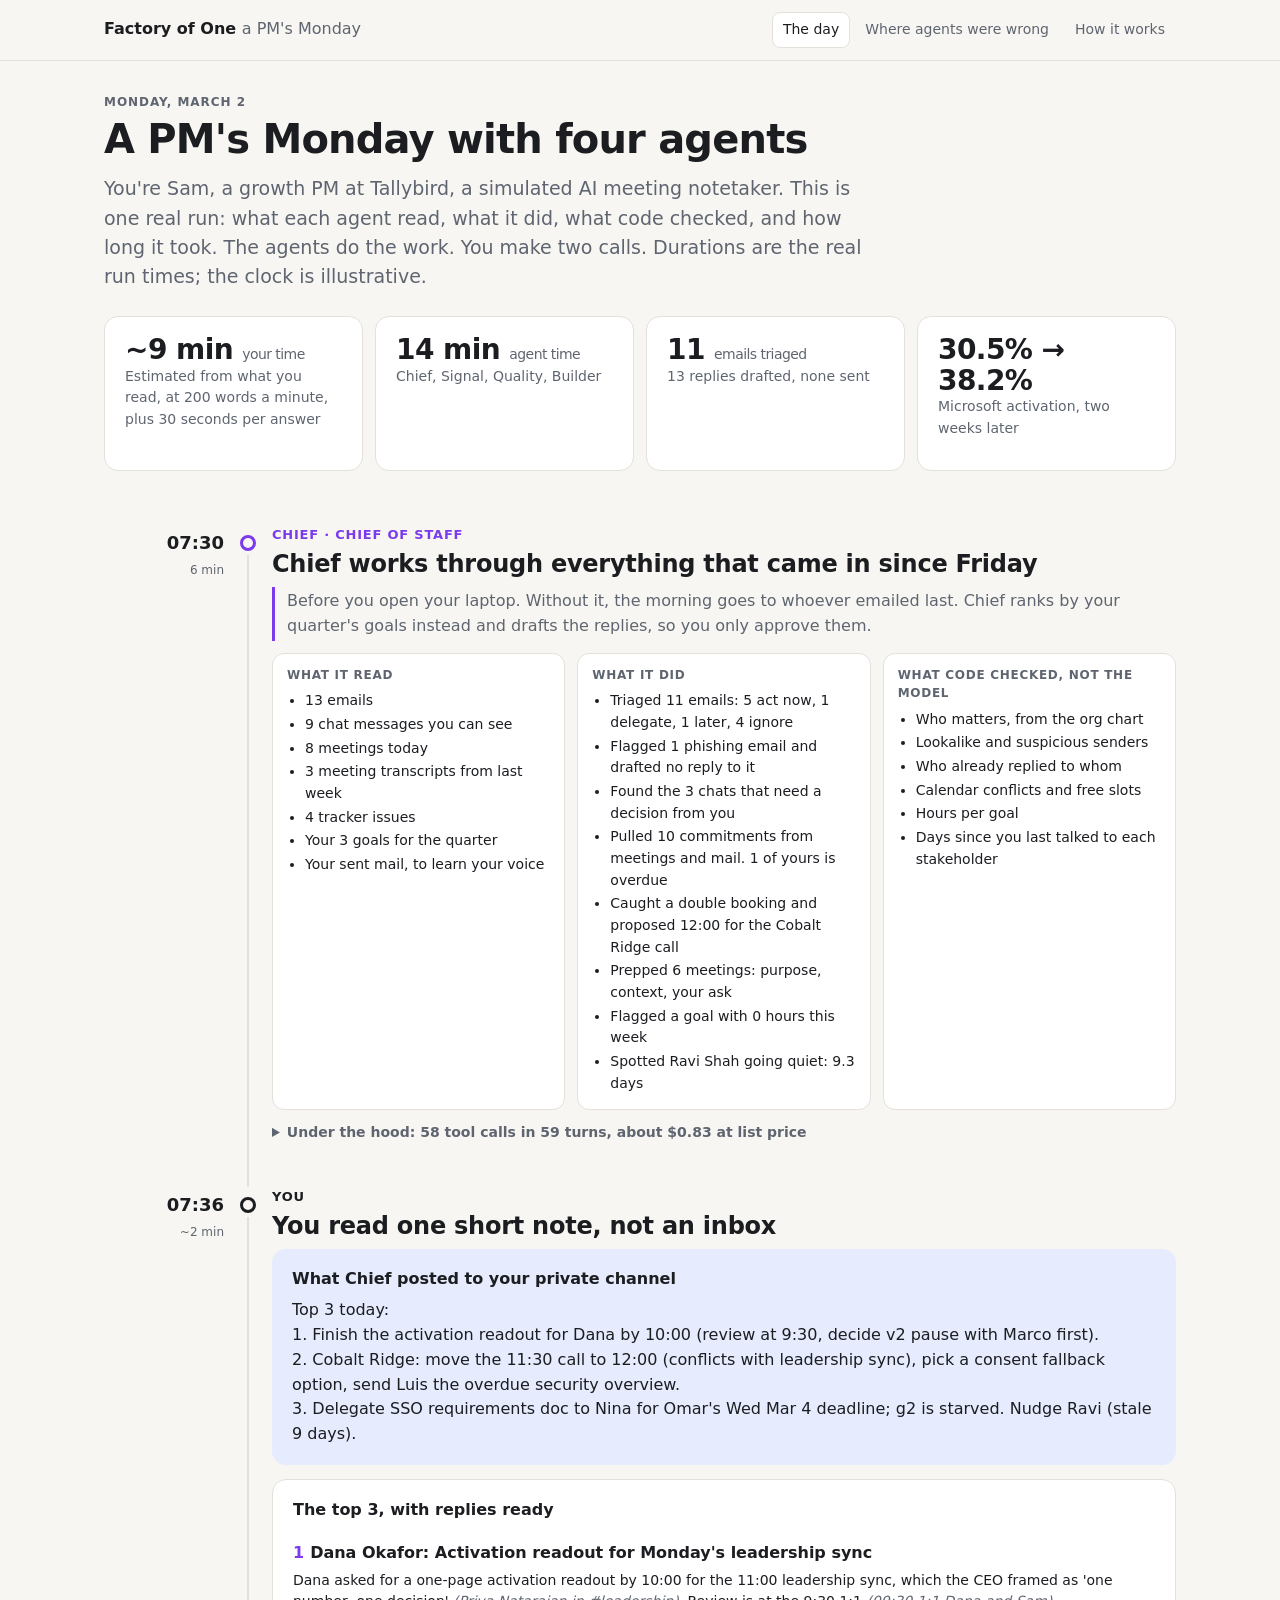
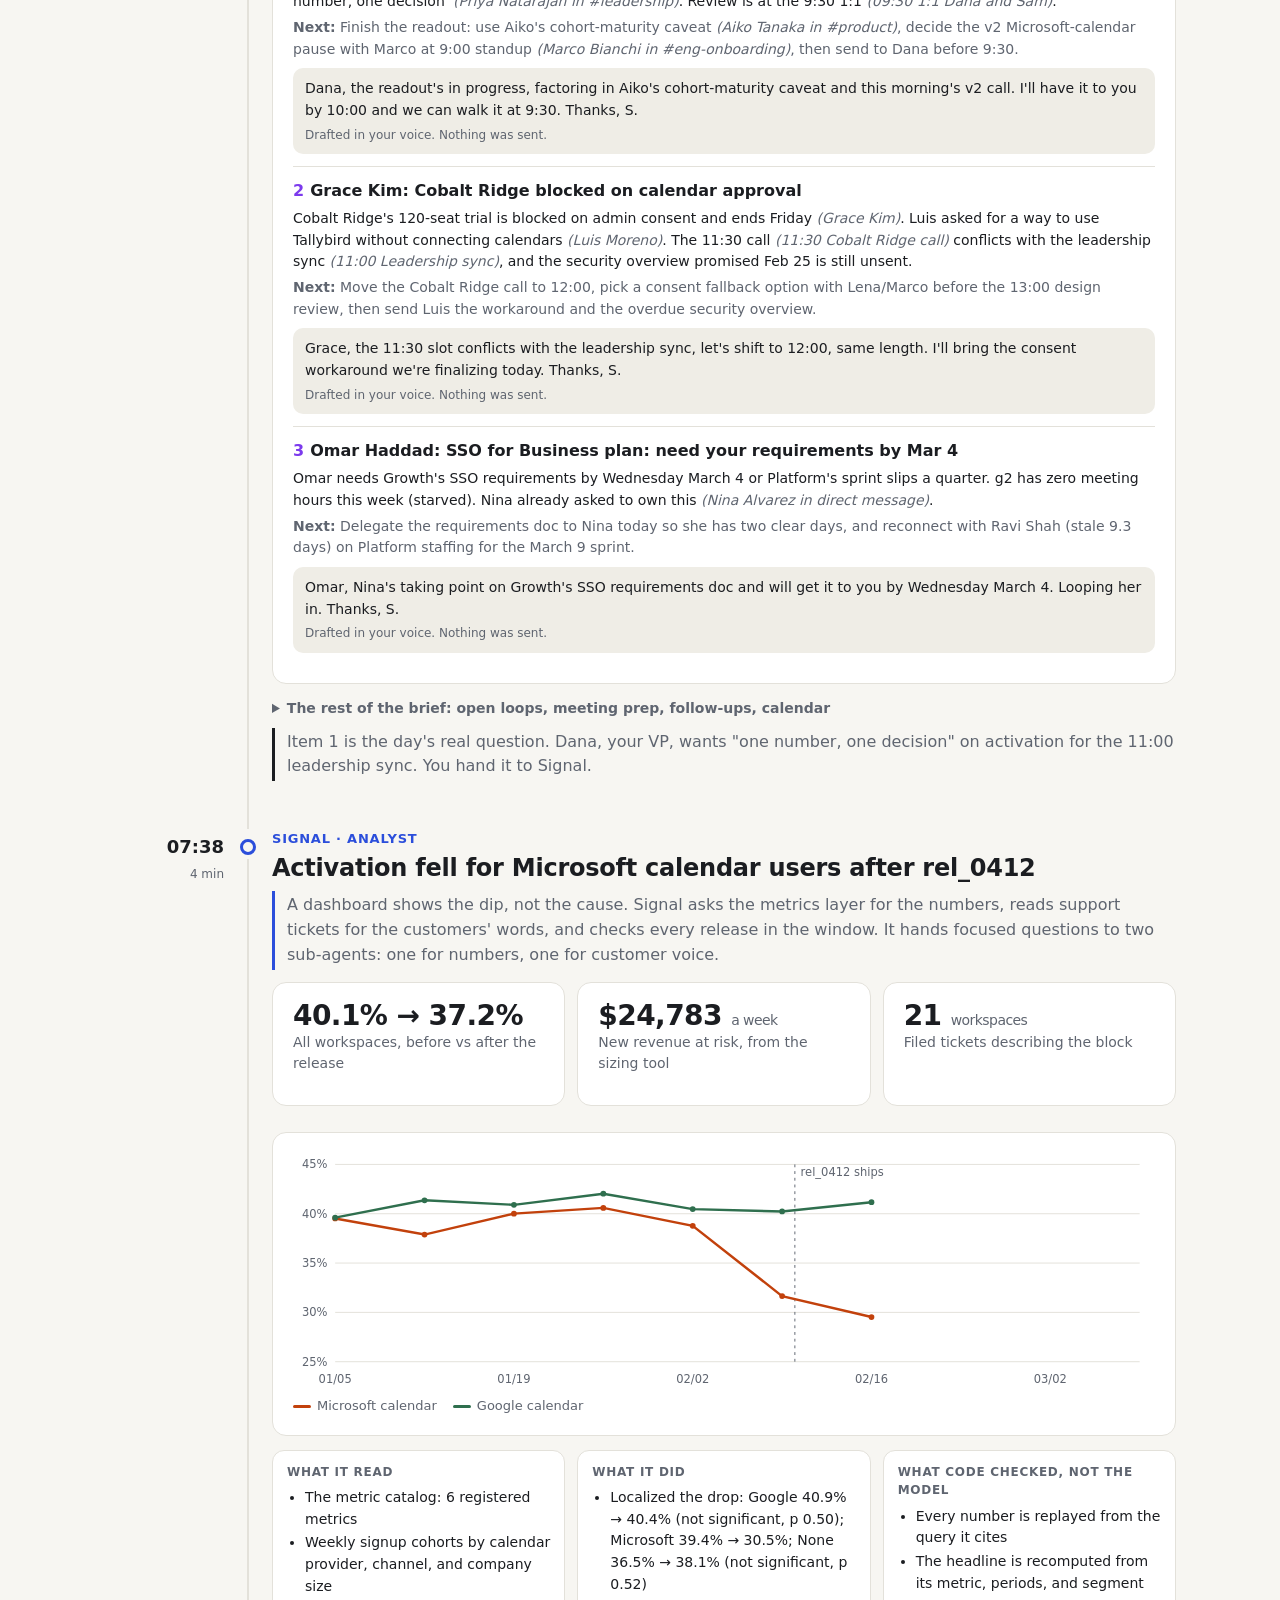
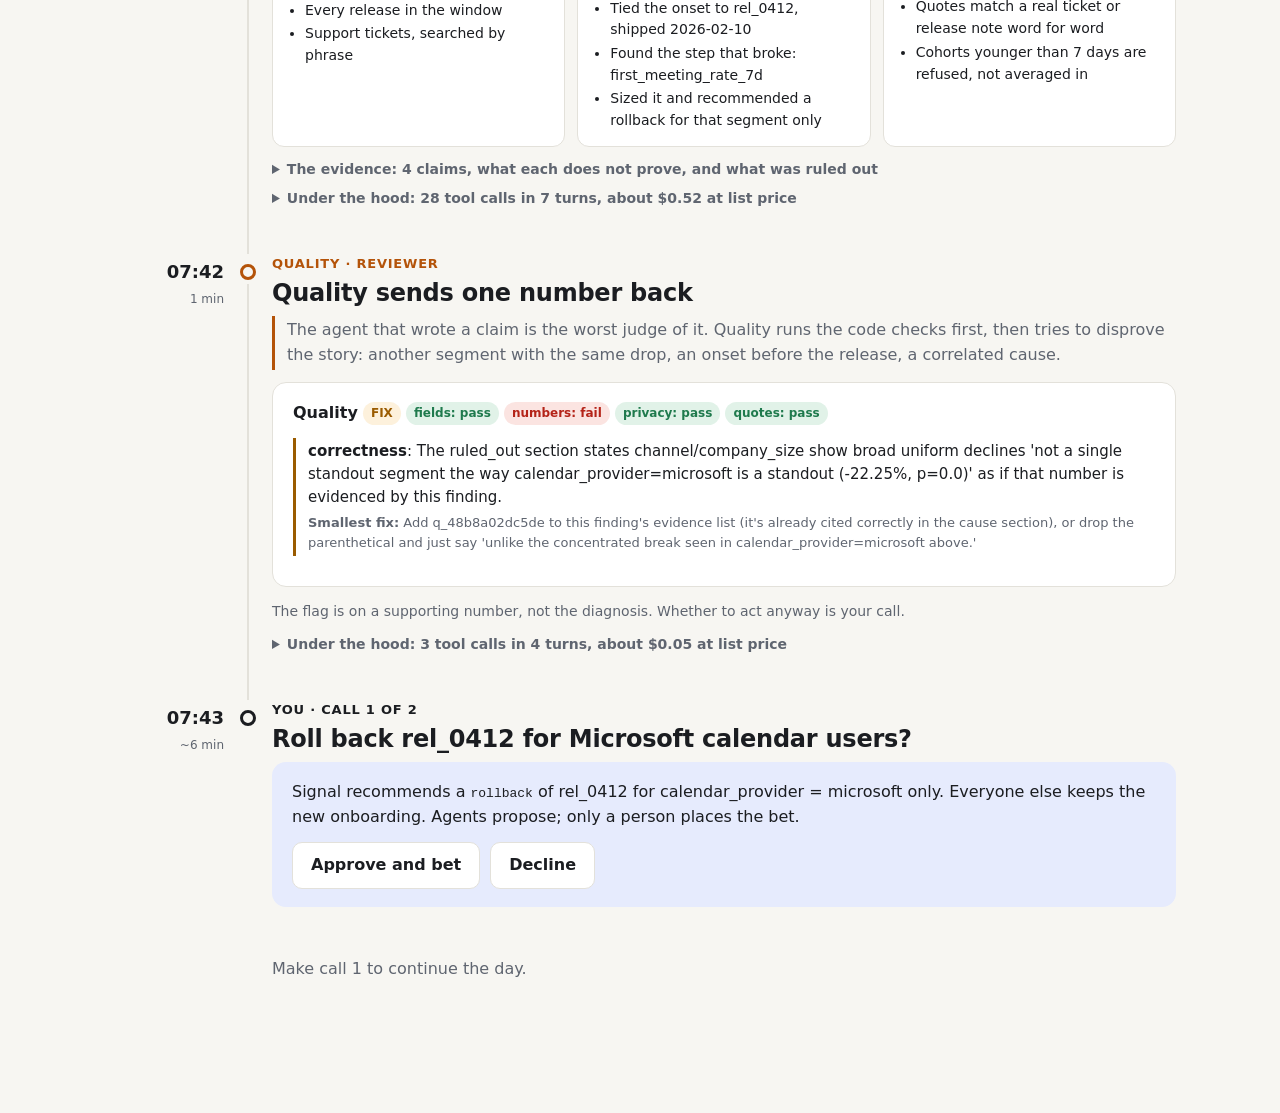
==== commit 40e52d09: "fix: red team findings - Voice counts cite the ticket search they came from; code replays it (ticket" ====
--- a/site/index.html
+++ b/site/index.html
@@ -140,6 +140,9 @@
 const bet = R.bet.payload, verdict = R.verdict.payload, packet = R.packet.payload, card = R.card.payload;
 const W = R.weeks, actionWeek = W.indexOf(R.today);
 const S = { approve: null, call: null, expected: bet.prediction.expected, confidence: bet.confidence };
+// Gate answers in a showcase run may come from a file written in advance. Say so, instead of calling it a PM's judgment.
+const scripted = R.summary.gates.every(g => g.scripted ?? g.wall_seconds === 0);
+const theirs = scripted ? "The scripted answers" : "The PM in this run";
 
 // ---- The clock: agent steps take their real run time; your steps take the measured PM minutes ------------------
 const secs = { chief: C?.usage?.seconds || 0, signal: R.agents.signal?.seconds || 0,
@@ -217,9 +220,9 @@
   const triaged = Object.values(tri).reduce((a, n) => a + n, 0);
 
   let html = `<p class="eyebrow">Monday, March 2</p><h1>A PM's Monday with four agents</h1>
-    <p class="lede">You're Sam, a growth PM at Tallybird, a simulated AI meeting notetaker. This is one real run: what each agent read, what it did, what code checked, and how long it took. The agents do the work. You make two calls.</p>
+    <p class="lede">You're Sam, a growth PM at Tallybird, a simulated AI meeting notetaker. This is one real run: what each agent read, what it did, what code checked, and how long it took. The agents do the work. You make two calls. Durations are the real run times; the clock is illustrative.</p>
     <div class="summary">
-      <div class="card"><div class="stat">${Math.round(you.brief + you.decide + you.call)} min <small>your time</small></div><p class="small muted">Reading and deciding</p></div>
+      <div class="card"><div class="stat">~${Math.round(you.brief + you.decide + you.call)} min <small>your time</small></div><p class="small muted">Estimated from what you read, at 200 words a minute, plus 30 seconds per answer</p></div>
       <div class="card"><div class="stat">${mins(secs.chief + secs.signal + secs.qpacket + secs.builder + secs.qbuilds)} min <small>agent time</small></div><p class="small muted">Chief, Signal, Quality, Builder</p></div>
       <div class="card"><div class="stat">${triaged} <small>emails triaged</small></div><p class="small muted">${C.drafts} replies drafted, none sent</p></div>
       <div class="card"><div class="stat">${pct(verdict.before)} &rarr; ${pct(verdict.after)}</div><p class="small muted">Microsoft activation, two weeks later</p></div>
@@ -252,7 +255,7 @@
     <div class="card">${chart({ series: [{ name: "Microsoft calendar", values: R.series.with_action.microsoft, color: "var(--ms)", upto: actionWeek - 1 },
       { name: "Google calendar", values: R.series.with_action.google, color: "var(--goog)", upto: actionWeek - 1 }], markers: [releaseMarker] })}</div>
     ${facts(["The metric catalog: 6 registered metrics", "Weekly signup cohorts by calendar provider, channel, and company size", "Every release in the window", "Support tickets, searched by phrase"],
-      [`Localized the drop to ${esc(seg(packet.diagnosis.segment))}; the other providers held flat`, `Tied the onset to ${esc(packet.diagnosis.release_id)}, shipped ${R.release.date}`, `Found the step that broke: ${esc(packet.diagnosis.mechanism_metric)}`, `Sized it and recommended a ${esc(packet.recommended_action.name)} for that segment only`],
+      [`Localized the drop: ${R.providers.map(v => `${esc(cap(v.value))} ${pct(v.before)} &rarr; ${pct(v.after)}${v.p_value > 0.01 ? ` (not significant, p ${v.p_value.toFixed(2)})` : ""}`).join("; ")}`, `Tied the onset to ${esc(packet.diagnosis.release_id)}, shipped ${R.release.date}`, `Found the step that broke: ${esc(packet.diagnosis.mechanism_metric)}`, `Sized it and recommended a ${esc(packet.recommended_action.name)} for that segment only`],
       ["Every number is replayed from the query it cites", "The headline is recomputed from its metric, periods, and segment", "Quotes match a real ticket or release note word for word", "Cohorts younger than 7 days are refused, not averaged in"])}
     <details><summary>The evidence: ${packet.cause.length} claims, what each does not prove, and what was ruled out</summary>${packet.cause.map(claim).join("")}${(packet.ruled_out || []).map(claim).join("")}</details>
     ${tools(R.usage.signal)}` });
@@ -272,7 +275,7 @@
       <p class="small muted">Predict Microsoft activation for the first cohort after the rollback. You're scored when the data matures, with a tolerance of ${pct(bet.prediction.tolerance)}.</p>
       <div class="field"><label>Predicted activation <span id="ev">${pct(S.expected)}</span></label><input type="range" id="expected" min="0.28" max="0.44" step="0.005" value="${S.expected}"></div>
       <div class="field"><label>Confidence it lands within ${pct(bet.prediction.tolerance)} <span id="cv">${Math.round(S.confidence * 100)}%</span></label><input type="range" id="confidence" min="0.5" max="0.99" step="0.01" value="${S.confidence}"></div>
-      <p class="small muted" style="margin:0">The PM in this run bet ${pct(bet.prediction.expected)} at ${Math.round(bet.confidence * 100)}%. Microsoft's baseline before the release was about ${pct(R.series.with_action.microsoft.slice(0, 5).reduce((a, v) => a + v, 0) / 5)}.</p></div></div>` });
+      <p class="small muted" style="margin:0">${theirs} bet ${pct(bet.prediction.expected)} at ${Math.round(bet.confidence * 100)}%.${scripted ? " They were written in advance, by the person who built this sandbox." : ""} Microsoft's baseline before the release was about ${pct(R.series.with_action.microsoft.slice(0, 5).reduce((a, v) => a + v, 0) / 5)}.</p></div></div>` });
 
   if (approved) {
     html += stop({ time: tick(mins(secs.builder)), sub: `${mins(secs.builder)} min`, who: "Builder &middot; engineer and designer", color: "--builder",
@@ -281,14 +284,16 @@
       <div class="subtabs">${R.builds.map((x, i) => `<button class="btn" data-build="${i}" aria-pressed="${i === 0}">${{ mvp: "Code change", design: "Design", prototype: "Demo for Dana" }[x.kind]} ${chipV(x.review?.verdict)}</button>`).join("")}</div>
       <div id="buildview"></div>
       ${facts(["The approved bet and Signal's packet", "The product code: onboarding, screens, feature flags, tests", "Tallybird's design system: tokens and components"],
-        ["Added a feature flag, off by default, scoped to Microsoft calendar users", "Wrote tests for it; every test passes", "Designed the step a blocked user sees, with an admin-approval banner", "Built a one-screen page for Dana: one number, one ask"],
+        [`Added the flag <span class="mono">${esc((R.builds.find(x => x.kind === "mvp")?.new_flags || [])[0] || "none")}</span>, off by default`,
+         `Wrote ${R.builds.find(x => x.kind === "mvp")?.new_tests ?? 0} new tests. Tests pass when code reruns them: ${R.builds.find(x => x.kind === "mvp")?.checks?.tests_passed ? "yes" : "no"}`,
+         "Designed the step a blocked user sees", "Built a one-screen page for Dana: one number, one ask"],
         ["Tests rerun by code, never taken on Builder's word", "Scope: the new flag ships off, a new test exists, no test was removed", "Hidden acceptance tests that Builder never sees", "The design uses only system components; the demo has no dead clicks"])}
       ${tools(R.usage.builder)}` });
     html += stop({ time: tick(mins(secs.qbuilds)), sub: `${mins(secs.qbuilds)} min`, who: "Quality &middot; reviewer", color: "--quality",
       title: `Quality reviews each build for its own reader: ${R.builds.map(x => x.review?.verdict).join(", ")}`,
       body: `<p class="why">Three builds for three readers: engineering, the user, and the VP. Each is judged against its own purpose. Its verdicts are on the tabs above.</p>${tools(R.usage.quality_build)}` });
     html += stop({ time: "09:30", sub: "then 11:00", who: "You", color: "--you", title: "You walk Dana through it, and the leadership sync approves",
-      body: `<p>You send Dana the readout with the demo, starting from Chief's drafted reply. At 11:00 the rollback is approved, engineering merges the change, and the flag turns on for Microsoft calendar users.</p>
+      body: `<p><span class="chip">Narration, not part of the run</span></p><p>You send Dana the readout with the demo, starting from Chief's drafted reply. At 11:00 the rollback is approved, engineering merges the change, and the flag turns on for Microsoft calendar users.</p>
       <p class="small muted">In the simulation, the rollback applies from Monday and the world runs forward two weeks with the same users.</p>` });
   }
 
@@ -316,9 +321,10 @@
 function score() {
   const hit = Math.abs(verdict.after - S.expected) <= bet.prediction.tolerance;
   const brier = Math.pow(S.confidence - (hit ? 1 : 0), 2);
-  return `<div class="callout ${S.call === R.call.payload.decision ? "ok" : ""}">You chose <strong>${esc(S.call)}</strong>. The run's PM chose <strong>${esc(R.call.payload.decision)}</strong>: ${esc(R.call.payload.rationale)}</div>
+  return `<div class="callout ${S.call === R.call.payload.decision ? "ok" : ""}">You chose <strong>${esc(S.call)}</strong>. ${theirs} chose <strong>${esc(R.call.payload.decision)}</strong>: ${esc(R.call.payload.rationale)}</div>
     <div class="grid"><div class="card"><div class="stat">${brier.toFixed(2)} <small>your Brier score</small></div><p class="small muted">0 is perfect. You bet ${pct(S.expected)} at ${Math.round(S.confidence * 100)}%; it came in at ${pct(verdict.after)}. ${hit ? "Landed." : "Missed."}</p></div>
-    <div class="card"><div class="stat">${R.summary.brier.toFixed(2)} <small>the run's PM</small></div><p class="small muted">Bet ${pct(bet.prediction.expected)} at ${Math.round(bet.confidence * 100)}%</p></div></div>${planted()}`;
+    <div class="card"><div class="stat">${R.summary.brier.toFixed(2)} <small>${scripted ? "scripted answers" : "the run's PM"}</small></div><p class="small muted">Bet ${pct(bet.prediction.expected)} at ${Math.round(bet.confidence * 100)}%${scripted ? ", written in advance" : ""}</p></div></div>
+    <p class="small muted">One prediction says little about calibration. A Brier score means something across many bets.</p>${planted()}`;
 }
 function planted() {
   return `<h3 style="margin-top:18px">What was planted in the data</h3><div class="card"><p><strong>Cause:</strong> ${esc(R.truth.cause.mechanism)}</p>
@@ -346,9 +352,9 @@
     </tbody></table></div>`;
 }
 function renderHow() {
-  const rows = [["Chief", "Your morning: triage, open loops, meeting prep, replies in your voice", "Sender weight, conflicts, free time, staleness"],
+  const rows = [["Chief", "Your morning: triage, open loops, meeting prep, replies in your voice", "Sender weight, conflicts, free time, staleness. A brief that guesses why a metric moved is bounced when it's written"],
     ["Signal", "What changed and why, with numbers and customer voice", "Every number, by replaying the query it cites"],
-    ["Quality", "Reviews every artifact before you see it", "Numbers, quotes, fields, privacy; refuses SHIP when a check fails"],
+    ["Quality", "Reviews Signal's and Builder's work before you see it", "Numbers, quotes, fields, privacy; refuses SHIP when a check fails"],
     ["Builder", "A code change behind a flag, a design, a demo", "Reruns tests, checks scope, runs hidden acceptance tests"]];
   $("#how").innerHTML = `<p class="eyebrow">How it works</p><h1>Agents do the work. Code owns the facts. You own the calls.</h1>
     <div class="card"><table><thead><tr><th>Agent</th><th>Does</th><th>Code checks</th></tr></thead><tbody>${rows.map(r => `<tr><td><strong>${r[0]}</strong></td><td>${r[1]}</td><td class="small">${r[2]}</td></tr>`).join("")}</tbody></table></div>
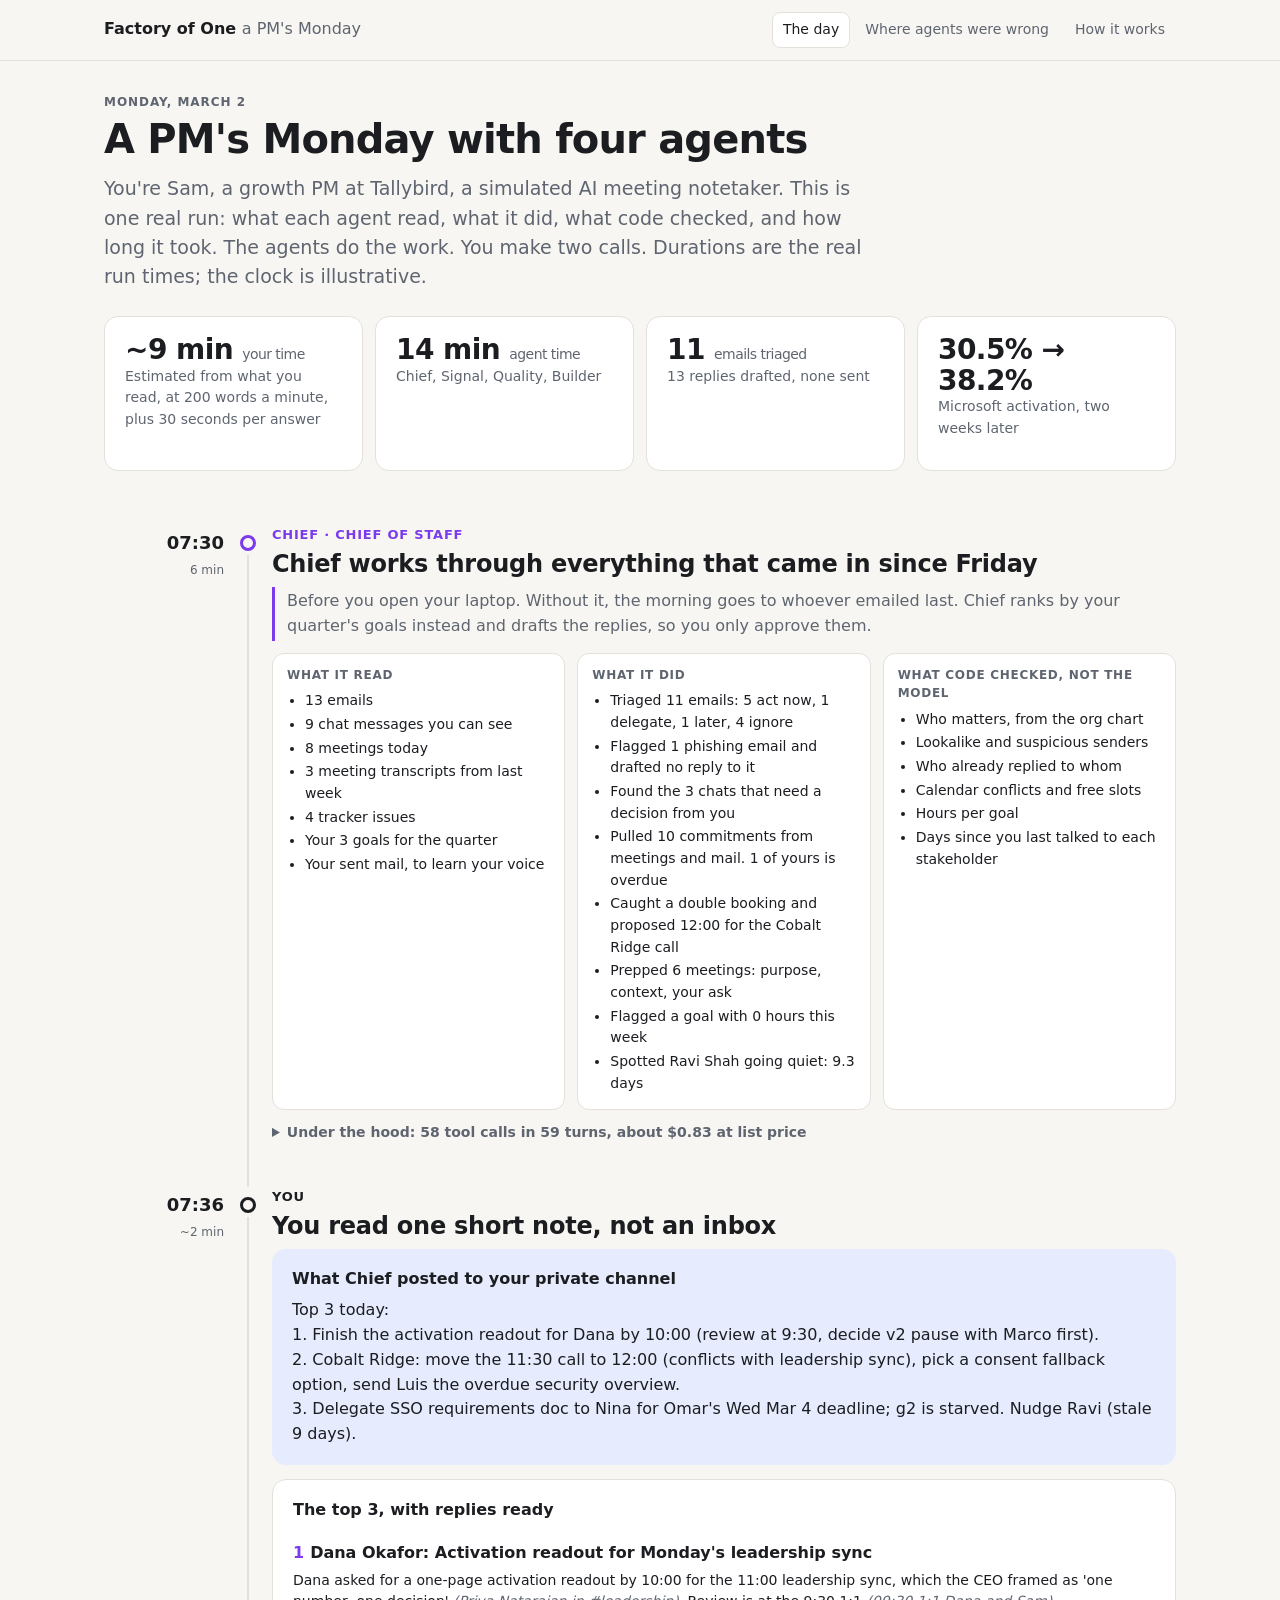
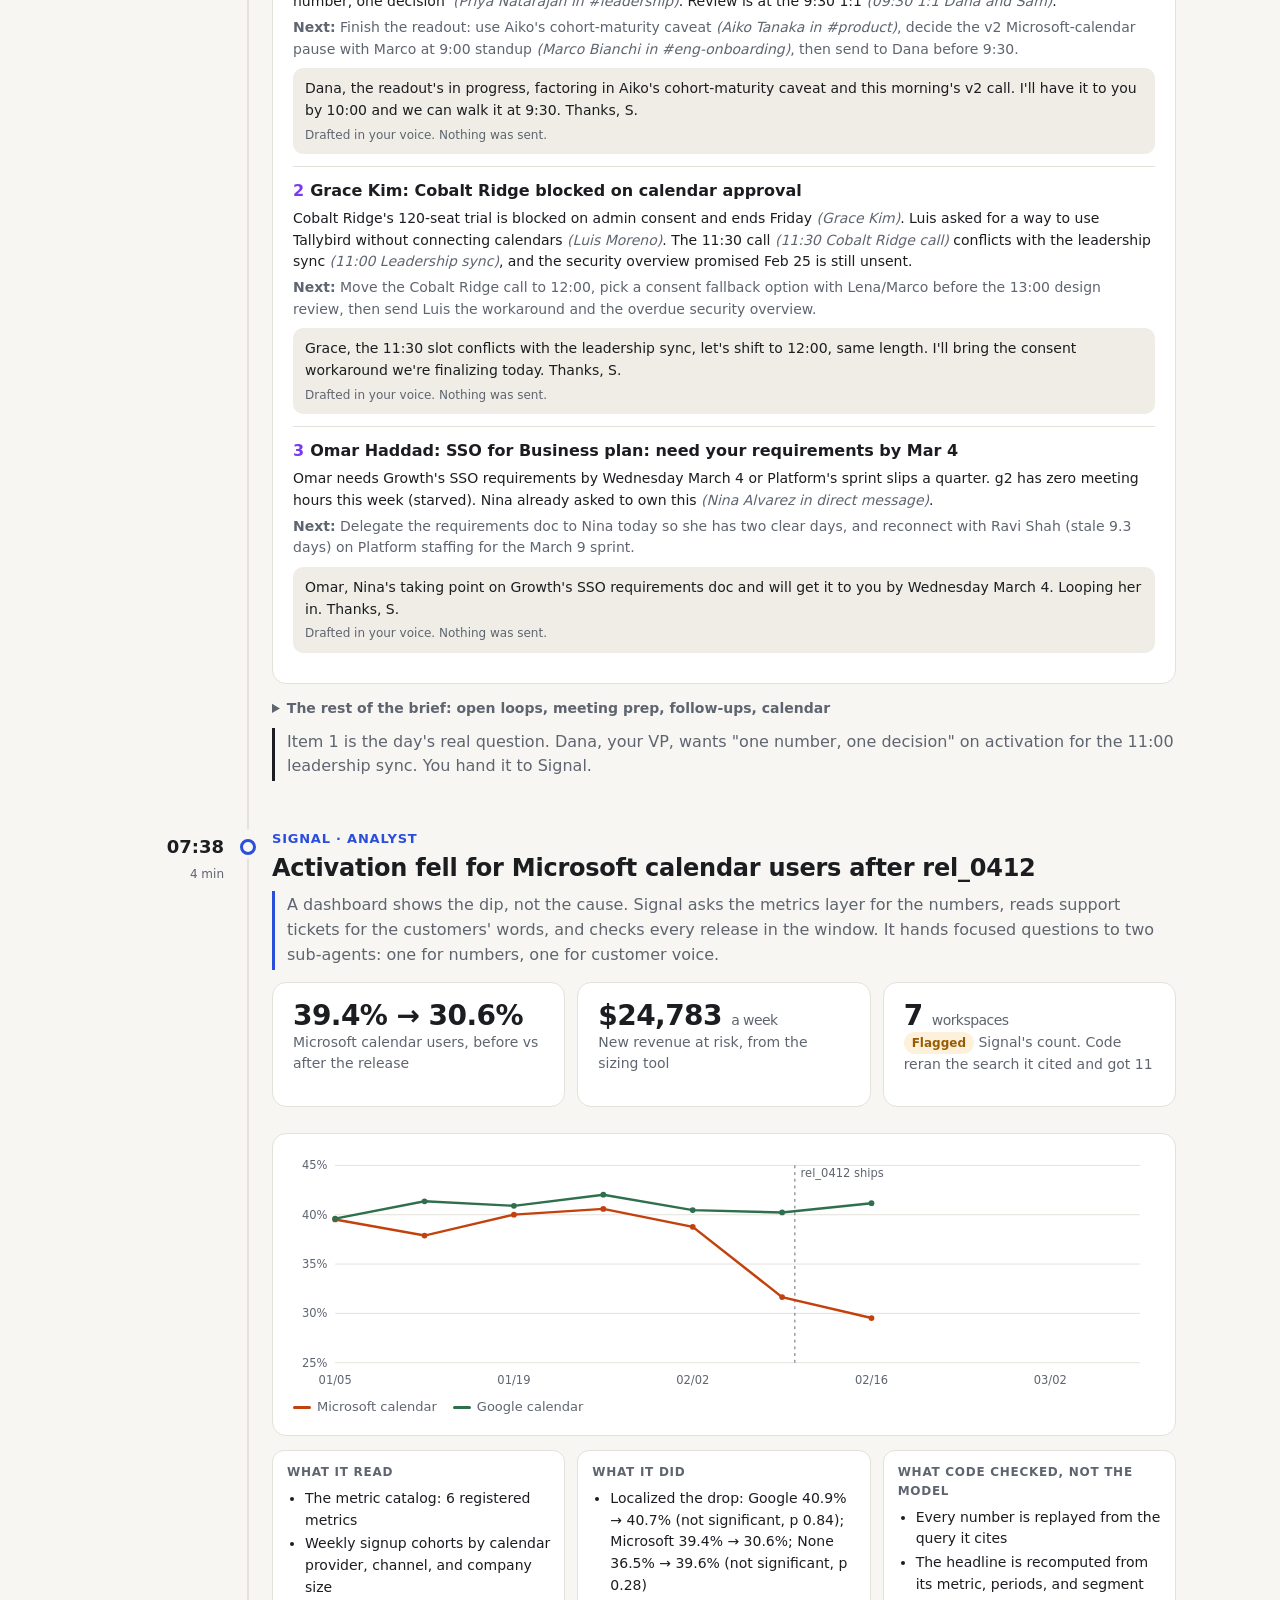
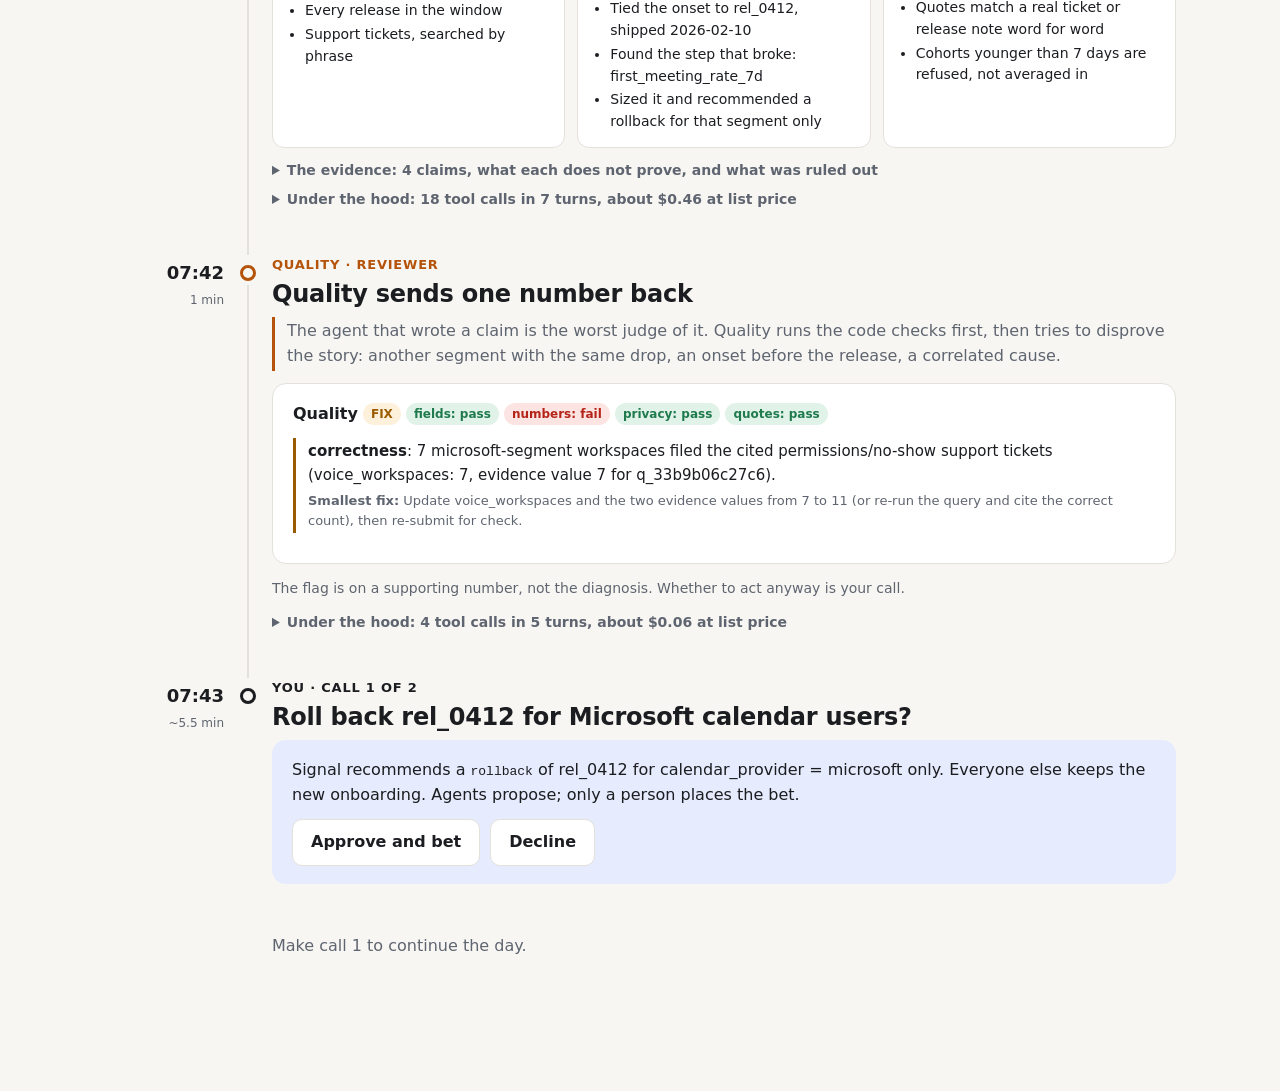
==== commit 61b6d836: "feat: showcase rebuilt from a run with every fix in place The page now shows live-6: Signal's cited " ====
--- a/site/index.html
+++ b/site/index.html
@@ -248,9 +248,11 @@
     title: `Activation fell for ${cap(seg(packet.diagnosis.segment).split(" = ")[1] || "one segment")} calendar users after ${esc(packet.diagnosis.release_id)}`,
     body: `<p class="why">A dashboard shows the dip, not the cause. Signal asks the metrics layer for the numbers, reads support tickets for the customers' words, and checks every release in the window. It hands focused questions to two sub-agents: one for numbers, one for customer voice.</p>
     <div class="grid" style="margin-bottom:12px">
-      <div class="card"><div class="stat">${pct(card.before.value)} &rarr; ${pct(card.after.value)}</div><p class="small muted">All workspaces, before vs after the release</p></div>
+      <div class="card"><div class="stat">${pct(card.before.value)} &rarr; ${pct(card.after.value)}</div><p class="small muted">${card.segment && Object.keys(card.segment).length ? esc(cap(seg(card.segment).split(" = ")[1] || "")) + " calendar users" : "All workspaces"}, before vs after the release</p></div>
       <div class="card"><div class="stat">${usd(packet.size.value)} <small>a week</small></div><p class="small muted">New revenue at risk, from the sizing tool</p></div>
-      <div class="card"><div class="stat">${packet.diagnosis.voice_workspaces} <small>workspaces</small></div><p class="small muted">Filed tickets describing the block</p></div>
+      <div class="card"><div class="stat">${packet.diagnosis.voice_workspaces} <small>workspaces</small></div><p class="small muted">${R.voice && R.voice.replayed !== R.voice.reported
+        ? `<span class="chip warn">Flagged</span> Signal's count. Code reran the search it cited and got ${R.voice.replayed ?? "nothing"}`
+        : "Filed tickets describing the block. Code reran the cited search and got the same count"}</p></div>
     </div>
     <div class="card">${chart({ series: [{ name: "Microsoft calendar", values: R.series.with_action.microsoft, color: "var(--ms)", upto: actionWeek - 1 },
       { name: "Google calendar", values: R.series.with_action.google, color: "var(--goog)", upto: actionWeek - 1 }], markers: [releaseMarker] })}</div>
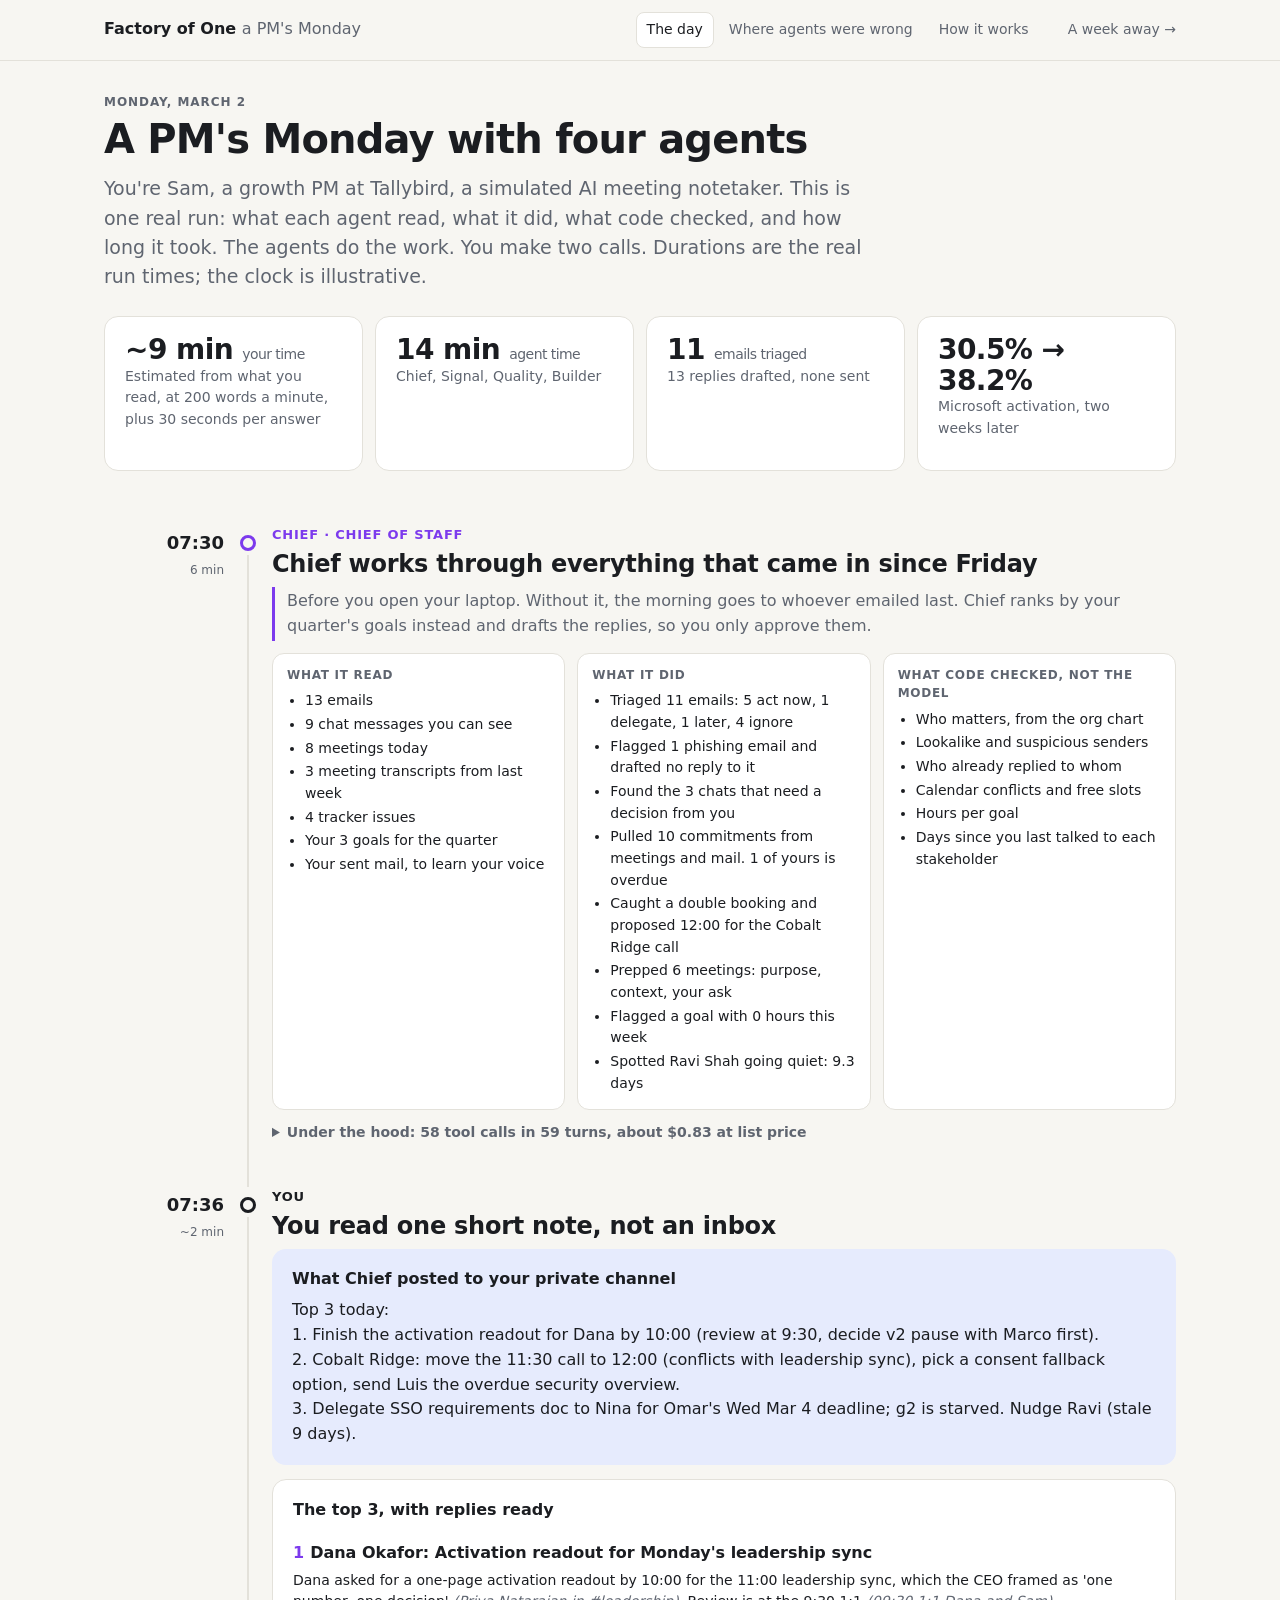
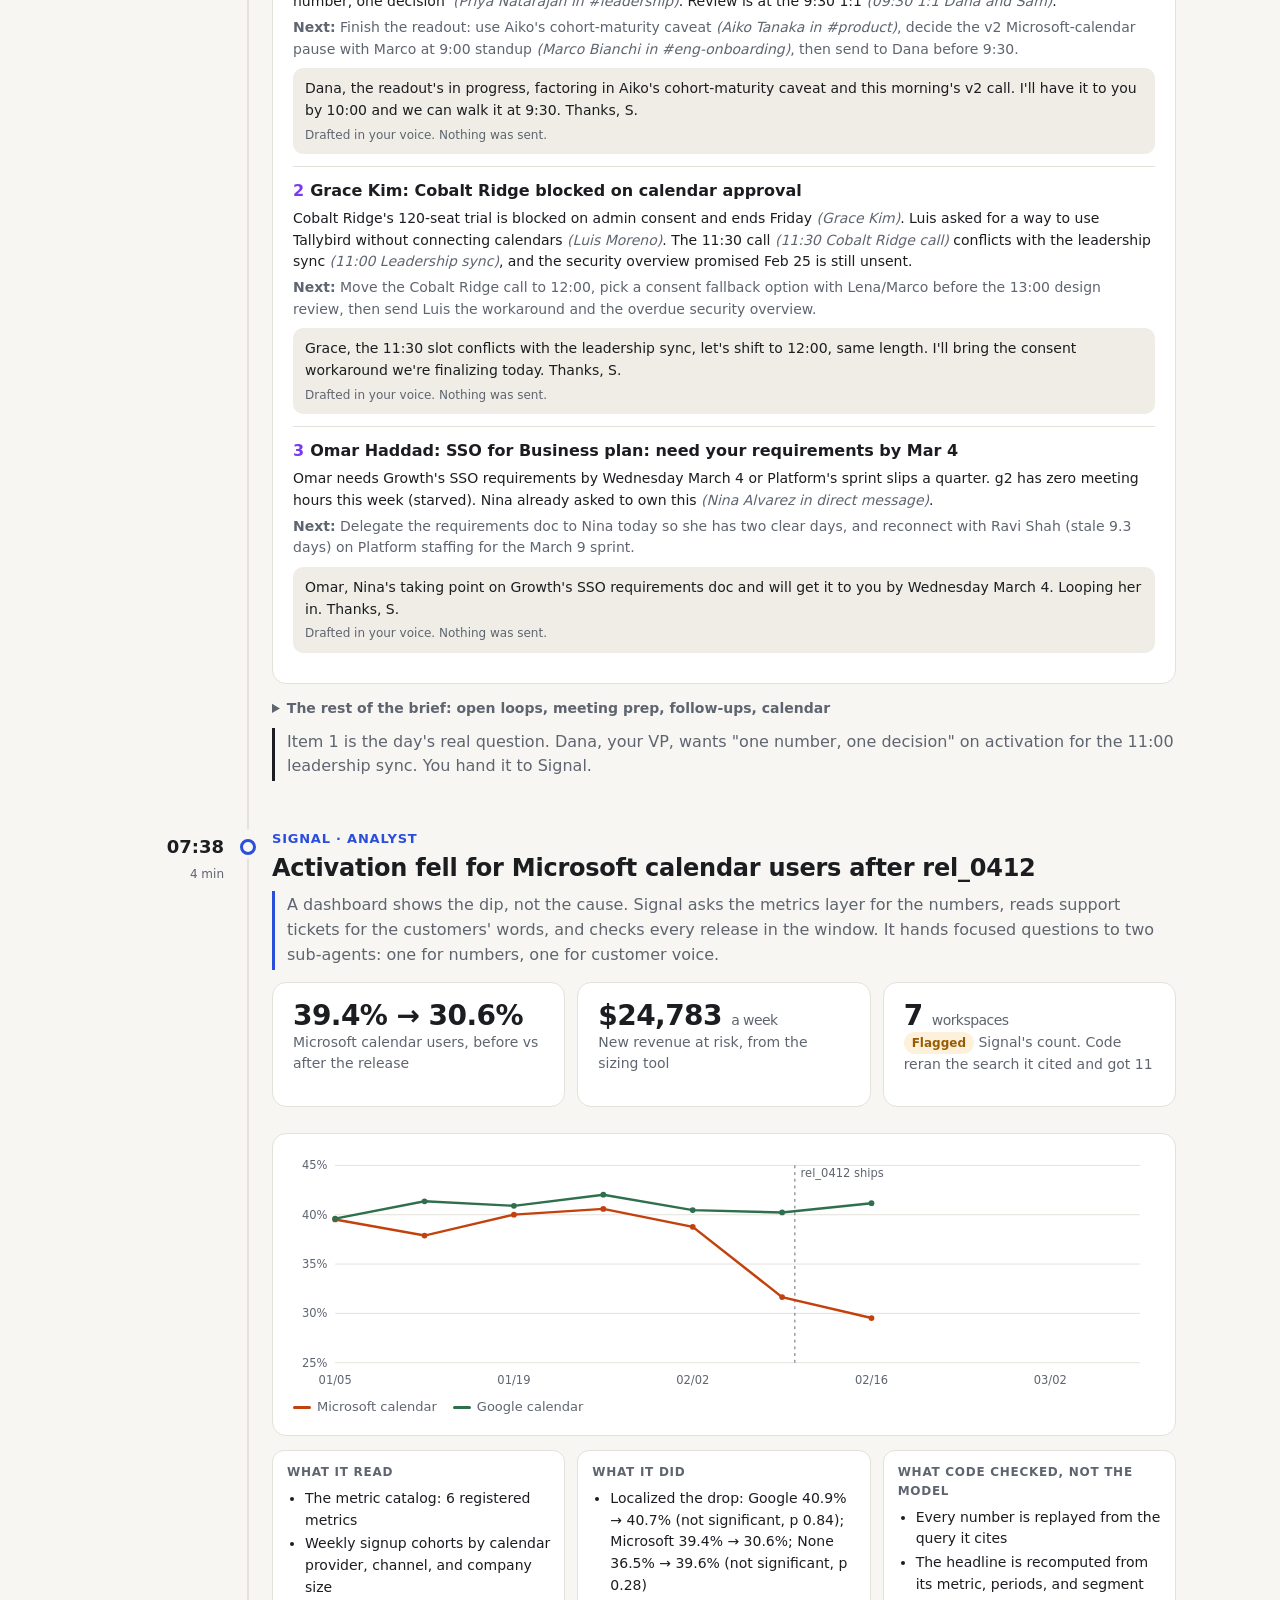
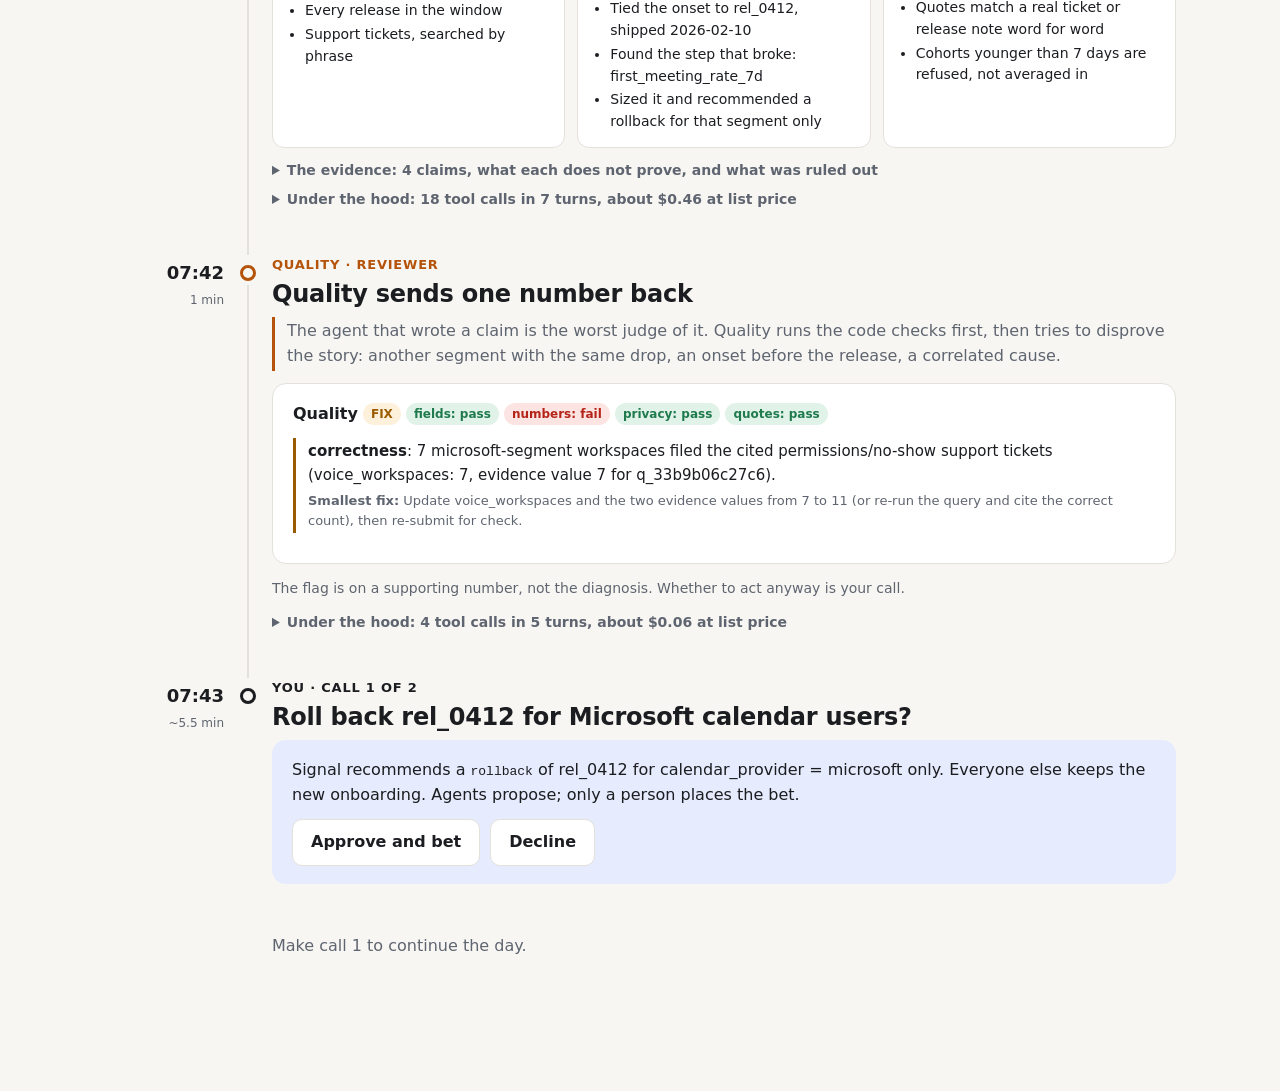
==== commit 10e3db43: "fix: multi-day runs stamp entries with the day they happened, not the day after sim_now() reports th" ====
--- a/site/index.html
+++ b/site/index.html
@@ -114,6 +114,7 @@
       <button role="tab" data-tab="wrong" aria-selected="false">Where agents were wrong</button>
       <button role="tab" data-tab="how" aria-selected="false">How it works</button>
     </nav>
+    <a href="week.html" class="small" style="margin-left:12px;color:var(--muted);text-decoration:none;white-space:nowrap">A week away &rarr;</a>
   </div>
 </header>
 <main>
